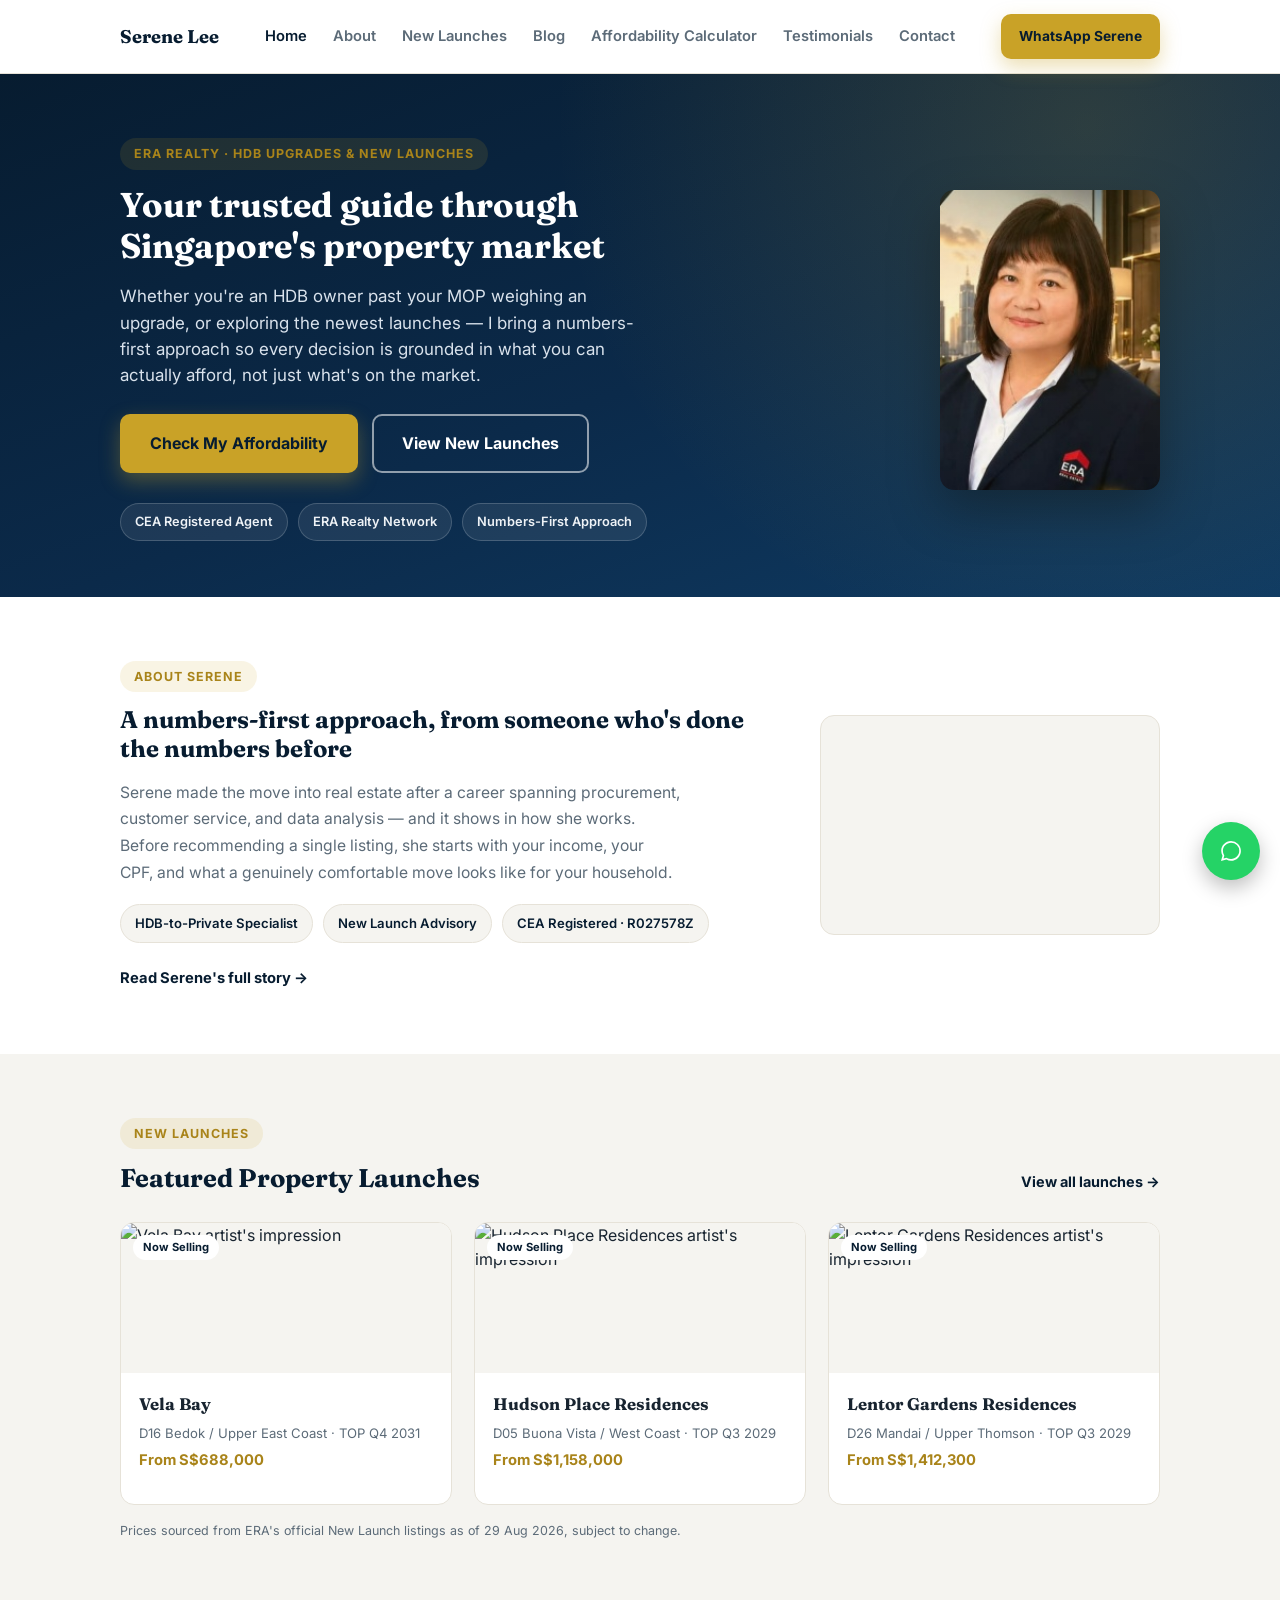
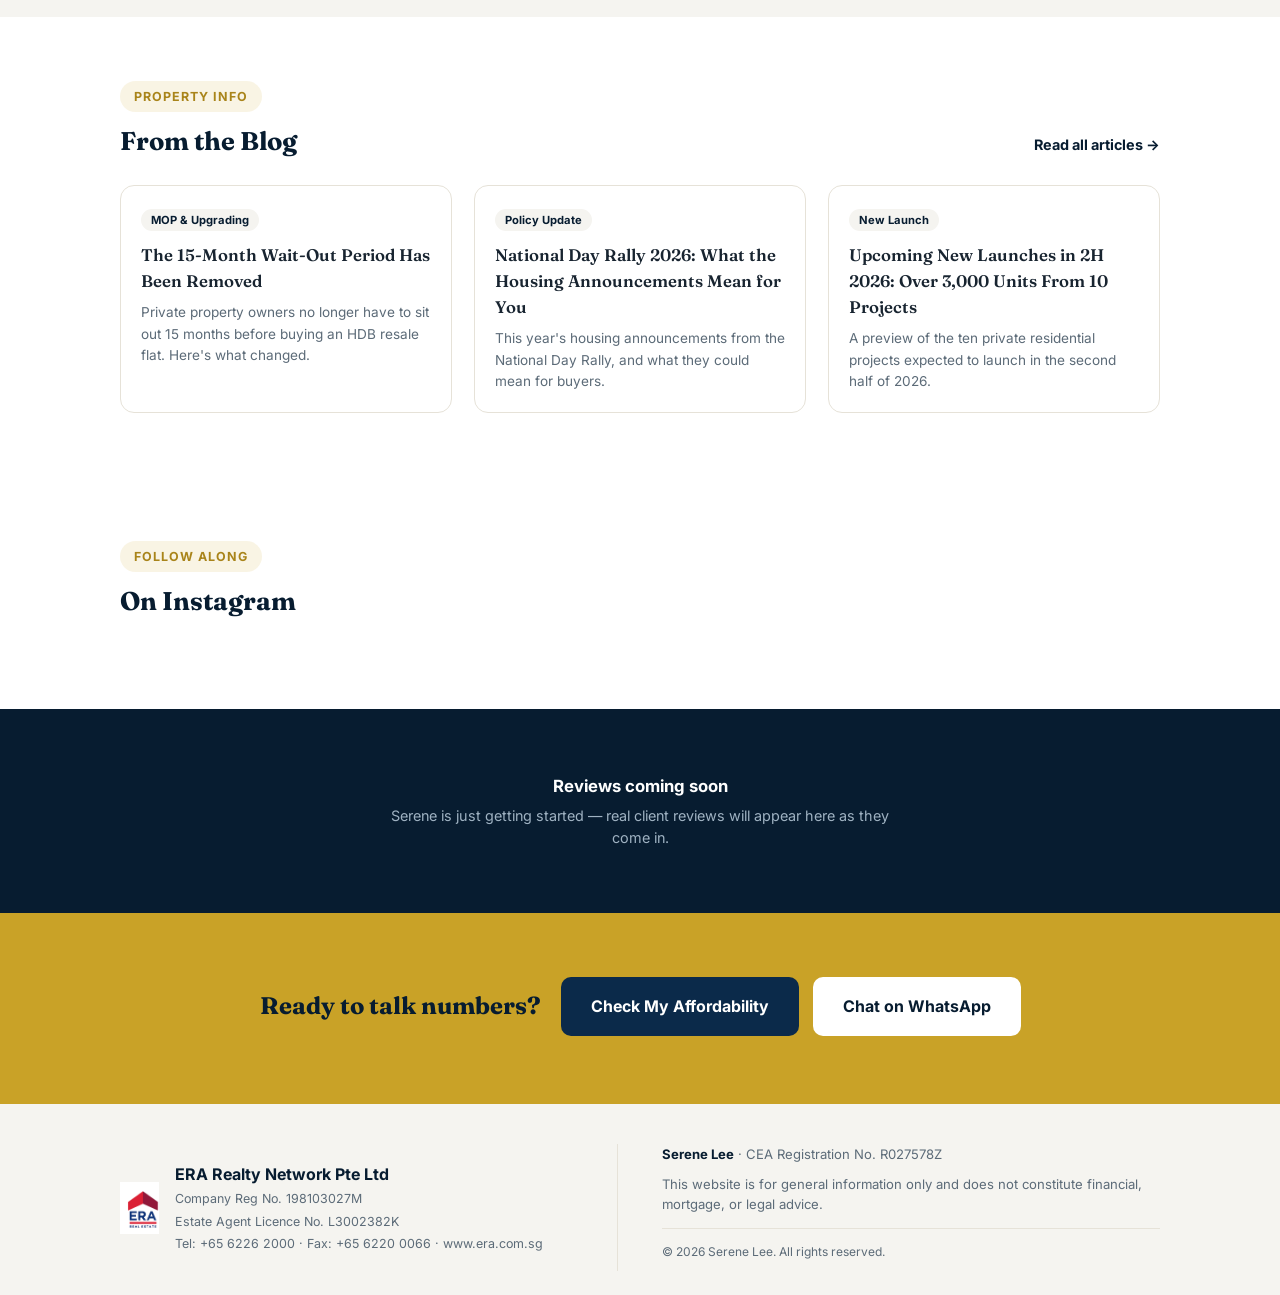
==== index.html @ 463369d1 "Add files via upload" ====
<!DOCTYPE html>
<html lang="en-SG">
<head>
<meta charset="UTF-8">
<meta name="viewport" content="width=device-width, initial-scale=1.0">
<title>Serene Lee | HDB-to-Private Upgrade &amp; New Launch Specialist | ERA Realty</title>
<meta name="description" content="Serene Lee, ERA Realty associate, helps HDB owners past their Minimum Occupation Period and new launch buyers work out — with real numbers — what an upgrade actually looks like.">
<link rel="icon" href="data:image/svg+xml,<svg xmlns=%22http://www.w3.org/2000/svg%22 viewBox=%220 0 100 100%22><rect width=%22100%22 height=%22100%22 rx=%2220%22 fill=%22%230b2a4a%22/><text x=%2250%22 y=%2266%22 font-size=%2258%22 text-anchor=%22middle%22 fill=%22%23c9a227%22 font-family=%22Georgia,serif%22>S</text></svg>">
<link rel="preconnect" href="https://fonts.googleapis.com">
<link rel="preconnect" href="https://fonts.gstatic.com" crossorigin>
<link href="https://fonts.googleapis.com/css2?family=Fraunces:wght@500;600;700&family=Inter:wght@400;500;600;700&display=swap" rel="stylesheet">
<link rel="stylesheet" href="styles.css">
</head>
<body>

<header>
  <div class="nav-wrap">
    <a href="index.html" class="brand">
      <strong>Serene Lee</strong>
    </a>
    <nav class="nav-links" id="navLinks">
      <a href="index.html" class="active">Home</a>
      <a href="about.html">About</a>
      <a href="new-launches.html">New Launches</a>
      <a href="blog.html">Blog</a>
      <a href="calculator.html">Affordability Calculator</a>
      <a href="testimonials.html">Testimonials</a>
      <a href="contact.html">Contact</a>
    </nav>
    <div class="nav-cta">
      <a href="https://wa.me/6580868568?text=Hi%20Serene%2C%20I%20found%20your%20website%20and%20would%20like%20to%20find%20out%20more." target="_blank" rel="noopener" class="btn btn-gold btn-sm">WhatsApp Serene</a>
      <button class="nav-toggle" id="navToggle" aria-label="Toggle menu">&#9776;</button>
    </div>
  </div>
</header>

<!-- HERO -->
<section class="hero">
  <div class="container">
    <div class="hero-copy">
      <span class="eyebrow">ERA Realty &middot; HDB Upgrades &amp; New Launches</span>
      <h1>Your trusted guide through Singapore's property market</h1>
      <p class="lead">Whether you're an HDB owner past your MOP weighing an upgrade, or exploring the newest launches — I bring a numbers-first approach so every decision is grounded in what you can actually afford, not just what's on the market.</p>
      <div class="cta-row">
        <a href="calculator.html" class="btn btn-gold">Check My Affordability</a>
        <a href="new-launches.html" class="btn btn-outline">View New Launches</a>
      </div>
      <div class="trust-row">
        <span class="trust-chip">CEA Registered Agent</span>
        <span class="trust-chip">ERA Realty Network</span>
        <span class="trust-chip">Numbers-First Approach</span>
      </div>
    </div>
    <img src="assets/serene-photo.jpg" alt="Serene Lee, ERA Realty" class="hero-photo">
  </div>
</section>

<!-- ABOUT TEASER -->
<section>
  <div class="container about-grid" style="grid-template-columns:1fr 340px;align-items:center;">
    <div>
      <span class="eyebrow">About Serene</span>
      <h2>A numbers-first approach, from someone who's done the numbers before</h2>
      <p style="color:var(--muted);font-size:.98rem;line-height:1.7;max-width:560px;">Serene made the move into real estate after a career spanning procurement, customer service, and data analysis — and it shows in how she works. Before recommending a single listing, she starts with your income, your CPF, and what a genuinely comfortable move looks like for your household.</p>
      <div class="chip-row">
        <span class="chip">HDB-to-Private Specialist</span>
        <span class="chip">New Launch Advisory</span>
        <span class="chip">CEA Registered &middot; R027578Z</span>
      </div>
      <a href="about.html" style="color:var(--navy-900);font-weight:700;font-size:.92rem;text-decoration:none;">Read Serene's full story &rarr;</a>
    </div>
    <div style="width:100%;height:220px;background:var(--cream-2);border:1px solid var(--line);border-radius:14px;"></div>
  </div>
</section>

<!-- FEATURED LAUNCHES -->
<section class="band-alt">
  <div class="container">
    <div class="section-band">
      <div>
        <span class="eyebrow">New Launches</span>
        <h2 style="font-size:1.6rem;margin:0;">Featured Property Launches</h2>
      </div>
      <a href="new-launches.html" class="see-all">View all launches &rarr;</a>
    </div>
    <div class="card-grid">
      <div class="launch-card">
        <div class="launch-thumb"><img src="https://salesplus-public-asset-prd.s3.ap-southeast-1.amazonaws.com/projects/vela_bay/media/6cce68e67e7d78e6b5f5842c16cff6d6d1ff8bc8.jpg" alt="Vela Bay artist's impression" loading="lazy"><span class="launch-status">Now Selling</span></div>
        <div class="launch-body">
          <div class="launch-name">Vela Bay</div>
          <div class="launch-meta">D16 Bedok / Upper East Coast &middot; TOP Q4 2031</div>
          <div class="launch-price">From S$688,000</div>
        </div>
      </div>
      <div class="launch-card">
        <div class="launch-thumb"><img src="https://salesplus-public-asset-prd.s3.ap-southeast-1.amazonaws.com/projects/hudson_place_residences/media/e952655e509180c45937ec9eeed76c6dd037d81c.jpg" alt="Hudson Place Residences artist's impression" loading="lazy"><span class="launch-status">Now Selling</span></div>
        <div class="launch-body">
          <div class="launch-name">Hudson Place Residences</div>
          <div class="launch-meta">D05 Buona Vista / West Coast &middot; TOP Q3 2029</div>
          <div class="launch-price">From S$1,158,000</div>
        </div>
      </div>
      <div class="launch-card">
        <div class="launch-thumb"><img src="https://salesplus-public-asset-prd.s3.ap-southeast-1.amazonaws.com/projects/lentor_gardens_residences/media/b4496dfa030f5a98ac223ca4a232a3e8eba9d6fe.jpg" alt="Lentor Gardens Residences artist's impression" loading="lazy"><span class="launch-status">Now Selling</span></div>
        <div class="launch-body">
          <div class="launch-name">Lentor Gardens Residences</div>
          <div class="launch-meta">D26 Mandai / Upper Thomson &middot; TOP Q3 2029</div>
          <div class="launch-price">From S$1,412,300</div>
        </div>
      </div>
    </div>
    <p style="color:var(--muted);font-size:.78rem;margin-top:16px;">Prices sourced from ERA's official New Launch listings as of 29 Aug 2026, subject to change.</p>
  </div>
</section>

<!-- BLOG PREVIEW -->
<section>
  <div class="container">
    <div class="section-band">
      <div>
        <span class="eyebrow">Property Info</span>
        <h2 style="font-size:1.6rem;margin:0;">From the Blog</h2>
      </div>
      <a href="blog.html" class="see-all">Read all articles &rarr;</a>
    </div>
    <div class="card-grid">
      <div class="blog-card">
        <span class="blog-tag">MOP &amp; Upgrading</span>
        <div class="blog-title">The 15-Month Wait-Out Period Has Been Removed</div>
        <div class="blog-excerpt">Private property owners no longer have to sit out 15 months before buying an HDB resale flat. Here's what changed.</div>
      </div>
      <div class="blog-card">
        <span class="blog-tag">Policy Update</span>
        <div class="blog-title">National Day Rally 2026: What the Housing Announcements Mean for You</div>
        <div class="blog-excerpt">This year's housing announcements from the National Day Rally, and what they could mean for buyers.</div>
      </div>
      <div class="blog-card">
        <span class="blog-tag">New Launch</span>
        <div class="blog-title">Upcoming New Launches in 2H 2026: Over 3,000 Units From 10 Projects</div>
        <div class="blog-excerpt">A preview of the ten private residential projects expected to launch in the second half of 2026.</div>
      </div>
    </div>
  </div>
</section>

<!-- INSTAGRAM -->
<section>
  <div class="container">
    <div class="section-band">
      <div>
        <span class="eyebrow">Follow Along</span>
        <h2 style="font-size:1.6rem;margin:0;">On Instagram</h2>
      </div>
    </div>
    <div style="max-width:540px;margin:0 auto;">
      <blockquote class="instagram-media" data-instgrm-permalink="https://www.instagram.com/p/DbVtgYOzl2Y/" data-instgrm-version="14" style="background:#FFF; border:0; border-radius:3px; box-shadow:0 0 1px 0 rgba(0,0,0,0.5),0 1px 10px 0 rgba(0,0,0,0.15); margin: 1px; max-width:540px; min-width:326px; padding:0; width:99.375%; width:-webkit-calc(100% - 2px); width:calc(100% - 2px);">
      </blockquote>
    </div>
  </div>
</section>

<!-- TESTIMONIAL SNIPPET -->
<section class="testi-band">
  <div class="container">
    <div class="headline">Reviews coming soon</div>
    <p>Serene is just getting started — real client reviews will appear here as they come in.</p>
  </div>
</section>

<!-- CTA BANNER -->
<section class="cta-banner">
  <div class="container cta-banner">
    <h2>Ready to talk numbers?</h2>
    <div class="btns">
      <a href="calculator.html" class="btn btn-navy">Check My Affordability</a>
      <a href="https://wa.me/6580868568?text=Hi%20Serene%2C%20I%20found%20your%20website%20and%20would%20like%20to%20find%20out%20more." target="_blank" rel="noopener" class="btn" style="background:#fff;color:var(--navy-900);">Chat on WhatsApp</a>
    </div>
  </div>
</section>

<!-- FOOTER -->
<footer>
  <div class="container">
    <div class="footer-era">
      <img src="assets/era-logo.png" alt="ERA Realty Network logo" class="era-logo">
      <div>
        <div class="footer-era-name">ERA Realty Network Pte Ltd</div>
        <div class="footer-era-line">Company Reg No. 198103027M</div>
        <div class="footer-era-line">Estate Agent Licence No. L3002382K</div>
        <div class="footer-era-line">Tel: +65 6226 2000 &middot; Fax: +65 6220 0066 &middot; www.era.com.sg</div>
      </div>
    </div>
    <div class="legal-box">
      <p><strong>Serene Lee</strong> &middot; CEA Registration No. R027578Z</p>
      <p>This website is for general information only and does not constitute financial, mortgage, or legal advice.</p>
      <p>&copy; <span id="year"></span> Serene Lee. All rights reserved.</p>
    </div>
  </div>
</footer>

<a href="https://wa.me/6580868568?text=Hi%20Serene%2C%20I%20found%20your%20website%20and%20would%20like%20to%20find%20out%20more." target="_blank" rel="noopener" class="fab-wa" aria-label="Chat on WhatsApp">
  <svg width="30" height="30" viewBox="0 0 24 24" fill="white"><path d="M17.6 6.32A7.85 7.85 0 0 0 12.04 4c-4.34 0-7.87 3.53-7.87 7.87 0 1.39.36 2.74 1.05 3.93L4 20l4.32-1.13a7.86 7.86 0 0 0 3.72.95h.01c4.34 0 7.87-3.53 7.87-7.87 0-2.1-.82-4.08-2.32-5.63zm-5.56 12.1h-.01a6.5 6.5 0 0 1-3.32-.91l-.24-.14-2.47.65.66-2.41-.16-.25a6.53 6.53 0 0 1-1-3.49c0-3.61 2.94-6.55 6.56-6.55a6.5 6.5 0 0 1 4.63 1.92 6.5 6.5 0 0 1 1.92 4.63c0 3.62-2.94 6.55-6.57 6.55z"/></svg>
</a>

<script async src="//www.instagram.com/embed.js"></script>
<script src="main.js"></script>
</body>
</html>
---- styles.css ----
/* ==========================================================
   Serene Lee | iamserenelee.com — shared stylesheet
   Used by every page in the multi-page site.
========================================================== */
:root{
  --navy:#0b2a4a;
  --navy-800:#0f3b63;
  --navy-900:#071c30;
  --gold:#c9a227;
  --gold-dark:#a9841a;
  --cream:#ffffff;
  --cream-2:#f5f4f0;
  --ink:#182430;
  --muted:#5c6b78;
  --line:#e6e2d8;
  --success-bg:#eaf3ec;
  --success-ink:#1f5c3e;
  --amber-bg:#fbf1e0;
  --amber-ink:#8a5a12;
  --danger:#c0392b;
  --radius:14px;
  --shadow:0 12px 32px rgba(11,42,74,0.10);
}
*{box-sizing:border-box;}
html{scroll-behavior:smooth;}
body{
  margin:0;
  font-family:'Inter',-apple-system,BlinkMacSystemFont,'Segoe UI',sans-serif;
  color:var(--ink);
  background:var(--cream);
  line-height:1.55;
  -webkit-font-smoothing:antialiased;
}
h1,h2,h3,h4{
  font-family:'Fraunces',Georgia,serif;
  color:var(--navy-900);
  margin:0 0 .5em;
  line-height:1.2;
}
img{max-width:100%;display:block;}
a{color:inherit;}
.container{max-width:1080px;margin:0 auto;padding:0 20px;}
section{padding:64px 0;}
@media(max-width:640px){section{padding:44px 0;}}
.eyebrow{
  display:inline-block;
  font-size:.78rem;
  font-weight:700;
  letter-spacing:.08em;
  text-transform:uppercase;
  color:var(--gold-dark);
  background:rgba(201,162,39,.12);
  padding:6px 14px;
  border-radius:999px;
  margin-bottom:14px;
}
.btn{
  display:inline-flex;
  align-items:center;
  justify-content:center;
  gap:8px;
  padding:15px 28px;
  border-radius:10px;
  font-weight:700;
  font-size:1rem;
  text-decoration:none;
  cursor:pointer;
  border:2px solid transparent;
  transition:transform .15s ease, box-shadow .15s ease, background .15s ease;
  font-family:'Inter',sans-serif;
}
.btn:active{transform:translateY(1px);}
.btn-gold{background:var(--gold);color:var(--navy-900);box-shadow:0 8px 20px rgba(201,162,39,.35);}
.btn-gold:hover{background:var(--gold-dark);}
.btn-outline{background:transparent;border-color:rgba(255,255,255,.55);color:#fff;}
.btn-outline:hover{background:rgba(255,255,255,.12);}
.btn-navy{background:var(--navy);color:#fff;}
.btn-navy:hover{background:var(--navy-800);}
.btn-block{width:100%;}
.btn-sm{padding:10px 16px;font-size:.86rem;}

/* HEADER / NAV */
header{
  position:sticky;top:0;z-index:50;
  background:rgba(255,255,255,.95);
  backdrop-filter:blur(8px);
  border-bottom:1px solid var(--line);
}
.nav-wrap{
  display:flex;align-items:center;justify-content:space-between;
  gap:20px;padding:14px 20px;max-width:1080px;margin:0 auto;
}
.brand{display:flex;flex-direction:column;line-height:1.1;font-family:'Fraunces',serif;text-decoration:none;}
.brand strong{font-size:1.15rem;color:var(--navy-900);}
.brand span{font-size:.7rem;color:var(--muted);font-family:'Inter',sans-serif;letter-spacing:.02em;}
.nav-links{display:flex;gap:26px;font-size:.92rem;font-weight:600;}
.nav-links a{color:var(--muted);text-decoration:none;white-space:nowrap;}
.nav-links a:hover{color:var(--navy-900);}
.nav-links a.active{color:var(--navy-900);}
.nav-cta{display:flex;gap:10px;align-items:center;}
.nav-toggle{
  display:none;background:none;border:none;font-size:1.5rem;line-height:1;
  cursor:pointer;color:var(--navy-900);padding:4px 6px;
}
@media(max-width:900px){
  .nav-links{
    display:none;position:absolute;top:100%;left:0;right:0;
    background:#fff;border-bottom:1px solid var(--line);
    flex-direction:column;gap:0;padding:8px 0;box-shadow:0 12px 24px rgba(11,42,74,.08);
  }
  .nav-links.open{display:flex;}
  .nav-links a{padding:12px 24px;border-bottom:1px solid var(--cream-2);}
  .nav-toggle{display:block;}
  .nav-wrap{position:relative;}
  .nav-cta .btn-sm span.btn-label-full{display:none;}
}

/* HERO */
.hero{
  background:linear-gradient(160deg,var(--navy-900) 0%,var(--navy) 55%,var(--navy-800) 100%);
  color:#fff;padding:64px 0 56px;position:relative;overflow:hidden;
}
.hero::after{
  content:"";position:absolute;inset:0;
  background:radial-gradient(circle at 85% 10%, rgba(201,162,39,.18), transparent 45%);
  pointer-events:none;
}
.hero .container{position:relative;display:flex;gap:50px;align-items:center;flex-wrap:wrap;}
.hero-copy{flex:1;min-width:280px;}
.hero h1{color:#fff;font-size:2.15rem;max-width:600px;}
.hero p.lead{font-size:1.06rem;color:#d9e2ec;max-width:540px;margin-bottom:26px;}
.hero .cta-row{display:flex;flex-wrap:wrap;gap:14px;margin-bottom:30px;}
.hero-photo{
  width:220px;height:300px;object-fit:cover;border-radius:14px;
  box-shadow:0 20px 50px rgba(0,0,0,.35);flex-shrink:0;
}
.trust-row{display:flex;flex-wrap:wrap;gap:10px;}
.trust-chip{
  font-size:.8rem;font-weight:600;color:#eef2f6;
  background:rgba(255,255,255,.08);border:1px solid rgba(255,255,255,.18);
  padding:8px 14px;border-radius:999px;
}
.page-hero{padding:56px 0 20px;}
.page-hero p{color:var(--muted);max-width:600px;font-size:.98rem;}

/* SECTION HEAD */
.section-head{text-align:center;max-width:640px;margin:0 auto 40px;}
.section-head p{color:var(--muted);font-size:1.02rem;}
.section-band{display:flex;justify-content:space-between;align-items:flex-end;margin-bottom:28px;flex-wrap:wrap;gap:12px;}
.section-band .see-all{font-weight:700;color:var(--navy-900);font-size:.9rem;text-decoration:none;}
.band-alt{background:var(--cream-2);}

/* CHIPS */
.chip-row{display:flex;gap:10px;margin:18px 0 22px;flex-wrap:wrap;}
.chip{
  background:var(--cream-2);border:1px solid var(--line);padding:8px 14px;
  border-radius:999px;font-size:.82rem;font-weight:600;color:var(--navy-900);
}

/* CARD GRIDS: launches + blog preview */
.card-grid{display:grid;grid-template-columns:repeat(3,1fr);gap:22px;}
@media(max-width:860px){.card-grid{grid-template-columns:1fr 1fr;}}
@media(max-width:600px){.card-grid{grid-template-columns:1fr;}}
.launch-card{background:#fff;border:1px solid var(--line);border-radius:var(--radius);overflow:hidden;display:flex;flex-direction:column;}
.launch-thumb{height:150px;position:relative;overflow:hidden;background:var(--cream-2);}
.launch-thumb img{width:100%;height:100%;object-fit:cover;display:block;}
.launch-status{
  position:absolute;top:12px;left:12px;background:#fff;color:var(--navy-900);
  font-size:.7rem;font-weight:700;padding:4px 10px;border-radius:999px;
}
.launch-body{padding:18px;flex:1;display:flex;flex-direction:column;}
.launch-name{font-weight:700;font-family:'Fraunces',serif;font-size:1.05rem;}
.launch-meta{color:var(--muted);font-size:.82rem;margin:6px 0;}
.launch-price{color:var(--gold-dark);font-weight:700;font-size:.92rem;margin-bottom:14px;}
.launch-body .btn{margin-top:auto;}

.blog-card{border:1px solid var(--line);border-radius:var(--radius);padding:20px;background:#fff;}
.blog-tag{font-size:.7rem;font-weight:700;padding:4px 10px;border-radius:999px;background:var(--cream-2);color:var(--navy-900);}
.blog-title{font-family:'Fraunces',serif;font-weight:600;font-size:1.05rem;margin:12px 0 8px;}
.blog-excerpt{color:var(--muted);font-size:.85rem;line-height:1.55;}

.blog-list{display:flex;flex-direction:column;gap:1px;background:var(--line);border:1px solid var(--line);border-radius:var(--radius);overflow:hidden;}
.blog-row{background:#fff;padding:26px;display:flex;gap:24px;align-items:center;}
@media(max-width:600px){.blog-row{flex-direction:column;align-items:flex-start;}}
.blog-row-thumb{width:170px;height:110px;border-radius:10px;flex-shrink:0;}
@media(max-width:600px){.blog-row-thumb{width:100%;height:140px;}}

/* TESTIMONIAL PLACEHOLDER */
.testi-empty{
  background:var(--cream-2);border:1.5px dashed var(--line);border-radius:var(--radius);
  text-align:center;padding:44px 30px;max-width:560px;margin:0 auto;
}
.testi-empty .headline{color:var(--navy-900);font-weight:700;font-size:1.05rem;margin-bottom:8px;}
.testi-empty p{color:var(--muted);font-size:.92rem;margin:0;}
.testi-band{background:var(--navy-900);text-align:center;}
.testi-band .headline{color:#fff;font-weight:700;font-size:1.05rem;margin-bottom:6px;}
.testi-band p{color:#9fb2c2;font-size:.9rem;max-width:520px;margin:0 auto;}

/* CTA BANNER */
.cta-banner{background:var(--gold);display:flex;align-items:center;justify-content:space-between;gap:20px;flex-wrap:wrap;}
.cta-banner h2{margin:0;font-size:1.5rem;color:var(--navy-900);}
.cta-banner .btns{display:flex;gap:14px;flex-wrap:wrap;}

/* ABOUT */
.about-grid{display:grid;grid-template-columns:300px 1fr;gap:46px;align-items:start;}
@media(max-width:760px){.about-grid{grid-template-columns:1fr;}}
.about-photo{border-radius:var(--radius);overflow:hidden;box-shadow:var(--shadow);border:1px solid var(--line);width:100%;max-width:300px;}
.about-copy p{line-height:1.55;font-size:1rem;max-width:620px;}

/* CARE mission list */
ul.care-list{margin:14px 0 22px;padding-left:20px;max-width:620px;}
ul.care-list li{margin-bottom:10px;line-height:1.6;font-size:.95rem;color:var(--muted);}
ul.care-list li strong{color:var(--navy-900);}
ul.care-list li::marker{color:var(--gold-dark);}

/* CALCULATOR (verbatim from live tested build) */
.calc-section{background:var(--cream);}
.calc-card{background:#fff;border:1px solid var(--line);border-radius:var(--radius);box-shadow:var(--shadow);padding:28px;max-width:720px;margin:0 auto;}
.field{margin-bottom:18px;}
.field label{display:block;font-weight:600;font-size:.92rem;margin-bottom:6px;color:var(--navy-900);}
.field .hint{font-size:.8rem;color:var(--muted);margin-top:4px;}
.field input[type="number"], .field input[type="text"], .field input[type="tel"], .field input[type="email"], .field select{
  width:100%;padding:12px 14px;border-radius:9px;border:1.5px solid var(--line);
  font-size:1rem;font-family:'Inter',sans-serif;background:#fdfcf9;color:var(--ink);
}
.field input:focus, .field select:focus{outline:none;border-color:var(--gold);background:#fff;}
.field-row{display:grid;grid-template-columns:1fr 1fr;gap:14px;}
@media(max-width:520px){.field-row{grid-template-columns:1fr;}}
.checkbox-row{display:flex;align-items:flex-start;gap:10px;margin-bottom:18px;font-size:.92rem;}
.checkbox-row input{margin-top:3px;width:18px;height:18px;flex-shrink:0;}
.cobuyer-block{display:none;border-left:3px solid var(--gold);padding-left:16px;margin:6px 0 18px;}
.cobuyer-block.show{display:block;}
.ptype-row{display:flex;gap:10px;flex-wrap:wrap;margin-top:8px;}
.ptype-option{display:flex;align-items:center;gap:7px;border:1px solid var(--line);border-radius:999px;padding:9px 16px;font-size:.9rem;cursor:pointer;color:var(--navy-900);background:#fff;transition:border-color .15s;}
.ptype-option:has(input:checked){border-color:var(--gold-dark);background:var(--cream-2);font-weight:600;}
.ptype-option input{accent-color:var(--gold-dark);width:16px;height:16px;}
.loantype-block{margin:0 0 18px;}
.live-total{display:flex;justify-content:space-between;gap:10px;font-size:.85rem;color:var(--muted);margin:-8px 0 18px;padding-top:8px;border-top:1px dashed var(--line);}
.live-total strong{color:var(--navy-900);font-size:.95rem;}
.financing-vars{border:1px solid var(--line);border-radius:10px;padding:16px;background:var(--cream-2);}
.slider-row{display:flex;align-items:center;gap:12px;margin-bottom:14px;}
.slider-row:last-of-type{margin-bottom:10px;}
.slider-label{flex:0 0 92px;font-size:.85rem;color:var(--navy-900);font-weight:600;}
.slider-row input[type="range"]{flex:1 1 auto;accent-color:var(--gold-dark);min-width:0;}
.slider-num-wrap{display:flex;align-items:center;gap:4px;flex:0 0 auto;}
.slider-number{width:52px;padding:6px 4px;text-align:center;border-radius:7px;border:1.5px solid var(--line);font-size:.9rem;font-family:'Inter',sans-serif;background:#fff;color:var(--ink);}
.slider-unit{font-size:.8rem;color:var(--muted);}
.divider{height:1px;background:var(--line);margin:22px 0;}
#resultsPanel{display:none;margin-top:32px;}
#resultsPanel.show{display:block;}
.result-hero{background:linear-gradient(135deg,var(--navy) 0%,var(--navy-800) 100%);color:#fff;border-radius:var(--radius);padding:26px;text-align:center;margin-bottom:18px;}
.result-hero .figure{font-family:'Fraunces',serif;font-size:2.1rem;font-weight:600;color:var(--gold);margin:6px 0;}
.result-hero .sub{font-size:.88rem;color:#c9d4de;}
.result-grid{display:grid;grid-template-columns:1fr 1fr;gap:14px;margin-bottom:18px;}
@media(max-width:520px){.result-grid{grid-template-columns:1fr;}}
.result-tile{background:var(--cream-2);border-radius:10px;padding:16px;}
.result-tile .label{font-size:.78rem;font-weight:700;text-transform:uppercase;letter-spacing:.04em;color:var(--muted);margin-bottom:4px;}
.result-tile .value{font-size:1.25rem;font-weight:700;color:var(--navy-900);font-family:'Fraunces',serif;}
.result-tile .note{font-size:.78rem;color:var(--muted);margin-top:4px;}
.result-tile-wide{grid-column:1/-1;border:1px solid var(--line);background:#fff;}
.slider-row input:disabled{opacity:.5;cursor:not-allowed;}
/* Always 2 columns, even on narrow phones — each line stacks its label above
   its value (rather than side-by-side) so long labels wrap onto their own
   lines instead of squeezing or clipping the number next to them. */
.scenario-grid{display:grid;grid-template-columns:1fr 1fr;gap:8px;margin-bottom:18px;}
.scenario-card{border:1px solid var(--line);border-radius:10px;padding:10px;background:#fff;min-width:0;}
.scenario-card-title{font-weight:700;color:var(--navy-900);font-size:.72rem;line-height:1.3;margin-bottom:8px;padding-bottom:6px;border-bottom:1px solid var(--line);display:flex;align-items:flex-end;}
.scenario-line{display:flex;flex-direction:column;gap:1px;font-size:.68rem;line-height:1.3;color:var(--muted);padding:5px 0;border-bottom:1px dashed var(--line);}
.scenario-line:last-child{border-bottom:none;}
.scenario-line strong{color:var(--navy-900);font-weight:700;font-size:.9rem;}
.scenario-line-highlight{margin-top:2px;padding-top:8px;border-top:1px solid var(--line);border-bottom:none;}
.scenario-line-highlight strong{color:var(--gold-dark);}
.scenario-line-highlight strong.gap-shortfall{color:var(--danger);font-weight:800;}
.scenario-note{font-size:.78rem;color:var(--muted);font-style:italic;}
.scenario-card-wide{margin-bottom:18px;}
.scenario-card-wide .scenario-note{margin-top:8px;}
/* Upfront Costs (BSD + Fees) is collapsed into one summary row by default —
   tap/click to expand the BSD / legal & resale fee / total-needed breakdown,
   so the card doesn't grow 3 lines taller for every buyer who doesn't need
   the detail. Native <details>/<summary> handles the show/hide, no JS needed. */
.scenario-details .scenario-line{border-bottom:1px dashed var(--line);}
.scenario-details .scenario-line:last-child{border-bottom:none;}
.scenario-summary{cursor:pointer;list-style:none;position:relative;padding-right:16px;-webkit-tap-highlight-color:transparent;}
.scenario-summary::-webkit-details-marker{display:none;}
.scenario-summary::after{content:'▾';position:absolute;right:0;top:50%;transform:translateY(-50%);font-size:.65em;color:var(--muted);transition:transform .15s ease;}
.scenario-details[open] .scenario-summary::after{transform:translateY(-50%) rotate(180deg);}
.scenario-details .scenario-line span{padding-left:10px;opacity:.9;}
@media(min-width:640px){
  .scenario-card{padding:16px;}
  .scenario-card-title{font-size:.9rem;margin-bottom:12px;padding-bottom:8px;}
  .scenario-line{flex-direction:row;justify-content:space-between;align-items:baseline;gap:10px;font-size:.85rem;padding:6px 0;}
  .scenario-line strong{font-size:.92rem;text-align:right;}
}
.fit-box{border-radius:10px;padding:16px 18px;margin-bottom:18px;font-size:.92rem;}
.fit-good{background:var(--success-bg);color:var(--success-ink);border:1px solid #bfe0cc;}
.fit-warn{background:var(--amber-bg);color:var(--amber-ink);border:1px solid #edd6a5;}
.hdb-note{background:#fff;border:1px dashed var(--line);border-radius:10px;padding:14px 16px;font-size:.88rem;color:var(--muted);margin-bottom:18px;}
.assumptions{font-size:.78rem;color:var(--muted);margin-bottom:20px;}
.disclaimer{background:#fff8ea;border:1.5px solid #e7cd8b;border-radius:10px;padding:18px 20px;font-size:.88rem;color:#5a4a1c;margin:26px 0;display:flex;gap:12px;align-items:flex-start;}
.disclaimer svg{flex-shrink:0;margin-top:2px;}
.gate-card{background:var(--navy-900);color:#fff;border-radius:var(--radius);padding:26px;text-align:center;margin-top:10px;}
.gate-card h3{color:#fff;}
.gate-card p{color:#cdd8e2;font-size:.92rem;margin-bottom:18px;}
#leadForm{display:none;text-align:left;margin-top:18px;}
#leadForm.show{display:block;}
#leadForm .field label{color:#fff;}
#leadForm .field input, #leadForm .field select{background:#12385c;border-color:#2c4f70;color:#fff;}
#leadForm .field input::placeholder{color:#93a7b8;}
#leadForm .field .hint{color:#9fb2c2;}
.thankyou{display:none;text-align:center;padding:10px 0;}
.thankyou.show{display:block;}
.thankyou .check{font-size:2.4rem;margin-bottom:8px;}
.error-text{color:#b03a2e;font-size:.82rem;margin-top:6px;display:none;}
.error-text.show{display:block;}
.field.invalid input{border-color:#b03a2e;}

/* CONTACT */
.contact-grid{display:grid;grid-template-columns:1.1fr 1fr;gap:46px;}
@media(max-width:760px){.contact-grid{grid-template-columns:1fr;}}
.contact-form .field label{color:var(--navy-900);}
.wa-cta{
  display:flex;align-items:center;gap:12px;background:#1f7a4d;color:#fff;
  padding:16px 20px;border-radius:12px;text-decoration:none;font-weight:700;margin-bottom:20px;
}
.wa-cta:hover{background:#1a6941;}
.contact-card{background:#fff;border:1px solid var(--line);border-radius:12px;padding:22px;margin-bottom:20px;}
.contact-card .name{font-weight:700;color:var(--navy-900);margin-bottom:6px;}
.contact-card .lines{color:var(--muted);font-size:.9rem;line-height:1.7;}
.social-links{display:flex;gap:14px;margin-top:14px;}
.social-links a{
  width:38px;height:38px;border-radius:50%;background:var(--cream-2);
  display:flex;align-items:center;justify-content:center;border:1px solid var(--line);
  font-size:.75rem;font-weight:700;color:var(--navy-900);text-decoration:none;
}
.social-links a:hover{background:var(--gold);color:#fff;}

/* FOOTER */
footer{background:var(--cream-2);color:var(--muted);padding:40px 0 24px;border-top:4px solid var(--gold);}
footer .container{display:flex;gap:44px;flex-wrap:wrap;}
.footer-era{
  display:flex;align-items:center;gap:16px;flex:1 1 320px;min-width:260px;
  margin-bottom:0;padding:0 40px 0 0;border-bottom:none;border-right:1px solid var(--line);
}
@media(max-width:760px){
  .footer-era{border-right:none;border-bottom:1px solid var(--line);padding:0 0 22px;margin-bottom:22px;width:100%;}
}
.era-logo{height:52px;}
.footer-era-name{color:var(--navy-900);font-weight:700;font-size:1rem;}
.footer-era-line{font-size:.78rem;color:var(--muted);margin-top:3px;}
.legal-box{font-size:.82rem;color:var(--muted);flex:1 1 320px;min-width:260px;}
.legal-box p{margin:0 0 9px;}
.legal-box strong{color:var(--navy-900);}
.legal-box p:last-child{margin-top:14px;padding-top:14px;border-top:1px solid var(--line);font-size:.75rem;}

/* FLOATING WHATSAPP */
.fab-wa{
  position:fixed;bottom:20px;right:20px;z-index:60;
  width:58px;height:58px;border-radius:50%;background:#25D366;
  display:flex;align-items:center;justify-content:center;box-shadow:0 8px 20px rgba(0,0,0,.25);
  text-decoration:none;
}
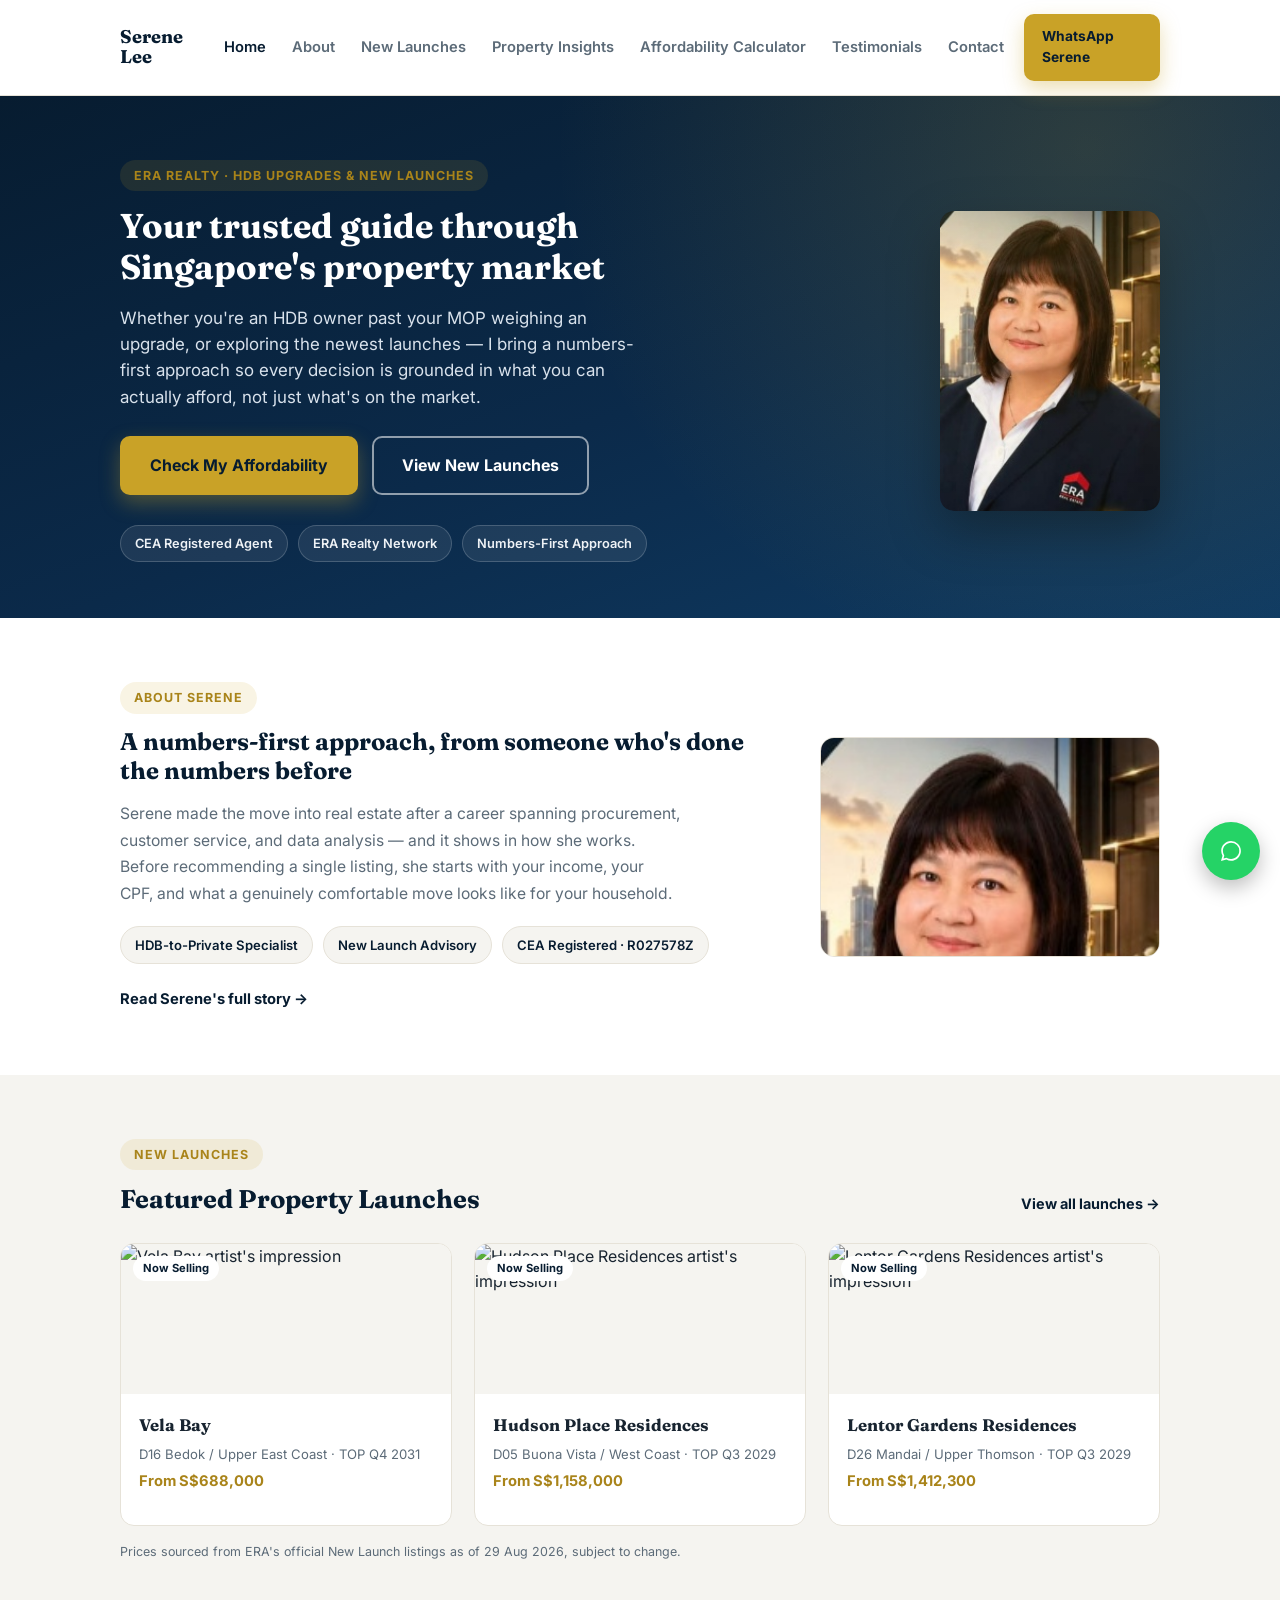
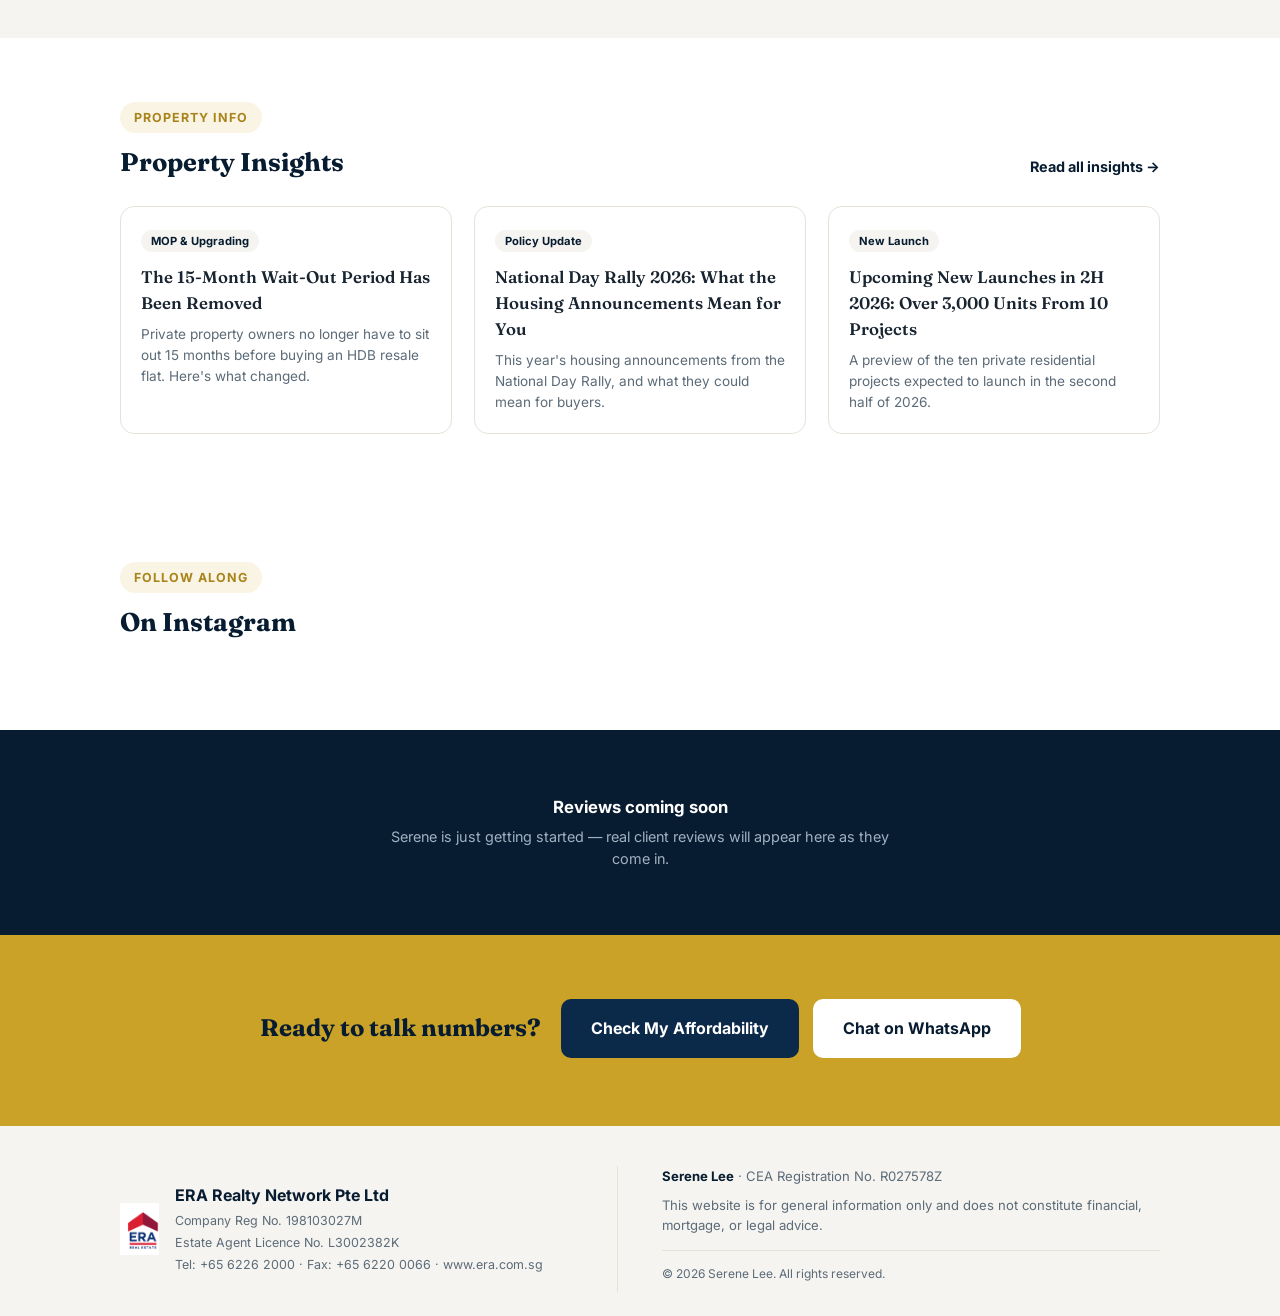
==== commit 0b95d31b: "Add files via upload" ====
--- a/index.html
+++ b/index.html
@@ -22,7 +22,7 @@
       <a href="index.html" class="active">Home</a>
       <a href="about.html">About</a>
       <a href="new-launches.html">New Launches</a>
-      <a href="blog.html">Blog</a>
+      <a href="blog.html">Property Insights</a>
       <a href="calculator.html">Affordability Calculator</a>
       <a href="testimonials.html">Testimonials</a>
       <a href="contact.html">Contact</a>
@@ -69,7 +69,7 @@
       </div>
       <a href="about.html" style="color:var(--navy-900);font-weight:700;font-size:.92rem;text-decoration:none;">Read Serene's full story &rarr;</a>
     </div>
-    <div style="width:100%;height:220px;background:var(--cream-2);border:1px solid var(--line);border-radius:14px;"></div>
+    <img src="assets/serene-photo.jpg" alt="Serene Lee, ERA Realty" style="width:100%;height:220px;object-fit:cover;object-position:top;border-radius:14px;border:1px solid var(--line);display:block;">
   </div>
 </section>
 
@@ -113,15 +113,15 @@
   </div>
 </section>
 
-<!-- BLOG PREVIEW -->
+<!-- PROPERTY INSIGHTS PREVIEW -->
 <section>
   <div class="container">
     <div class="section-band">
       <div>
         <span class="eyebrow">Property Info</span>
-        <h2 style="font-size:1.6rem;margin:0;">From the Blog</h2>
-      </div>
-      <a href="blog.html" class="see-all">Read all articles &rarr;</a>
+        <h2 style="font-size:1.6rem;margin:0;">Property Insights</h2>
+      </div>
+      <a href="blog.html" class="see-all">Read all insights &rarr;</a>
     </div>
     <div class="card-grid">
       <div class="blog-card">
@@ -152,8 +152,8 @@
         <h2 style="font-size:1.6rem;margin:0;">On Instagram</h2>
       </div>
     </div>
-    <div style="max-width:540px;margin:0 auto;">
-      <blockquote class="instagram-media" data-instgrm-permalink="https://www.instagram.com/p/DbVtgYOzl2Y/" data-instgrm-version="14" style="background:#FFF; border:0; border-radius:3px; box-shadow:0 0 1px 0 rgba(0,0,0,0.5),0 1px 10px 0 rgba(0,0,0,0.15); margin: 1px; max-width:540px; min-width:326px; padding:0; width:99.375%; width:-webkit-calc(100% - 2px); width:calc(100% - 2px);">
+    <div style="max-width:270px;margin:0 auto;">
+      <blockquote class="instagram-media" data-instgrm-permalink="https://www.instagram.com/p/DbVtgYOzl2Y/" data-instgrm-version="14" style="background:#FFF; border:0; border-radius:3px; box-shadow:0 0 1px 0 rgba(0,0,0,0.5),0 1px 10px 0 rgba(0,0,0,0.15); margin: 1px; max-width:270px; min-width:220px; padding:0; width:99.375%; width:-webkit-calc(100% - 2px); width:calc(100% - 2px);">
       </blockquote>
     </div>
   </div>
--- a/styles.css
+++ b/styles.css
@@ -156,6 +156,17 @@
   background:var(--cream-2);border:1px solid var(--line);padding:8px 14px;
   border-radius:999px;font-size:.82rem;font-weight:600;color:var(--navy-900);
 }
+
+/* NEW LAUNCHES: filter + sort bar */
+.filter-bar{display:flex;flex-wrap:wrap;gap:16px 28px;align-items:center;justify-content:space-between;margin-bottom:24px;padding-bottom:20px;border-bottom:1px solid var(--line);}
+.filter-group{display:flex;flex-wrap:wrap;gap:8px;align-items:center;}
+.filter-group-label{font-weight:600;font-size:.8rem;color:var(--muted);margin-right:2px;}
+.filter-chip{background:#fff;border:1px solid var(--line);padding:7px 14px;border-radius:999px;font-size:.82rem;font-weight:600;color:var(--navy-900);cursor:pointer;transition:border-color .15s,background .15s,color .15s;}
+.filter-chip:hover{border-color:var(--gold-dark);}
+.filter-chip.active{background:var(--navy-900);border-color:var(--navy-900);color:#fff;}
+.sort-select{padding:8px 12px;border-radius:9px;border:1.5px solid var(--line);font-size:.85rem;font-family:'Inter',sans-serif;color:var(--navy-900);background:#fff;cursor:pointer;}
+.sort-select:focus{outline:none;border-color:var(--gold);}
+.no-results{color:var(--muted);font-size:.95rem;padding:30px 0;text-align:center;}
 
 /* CARD GRIDS: launches + blog preview */
 .card-grid{display:grid;grid-template-columns:repeat(3,1fr);gap:22px;}
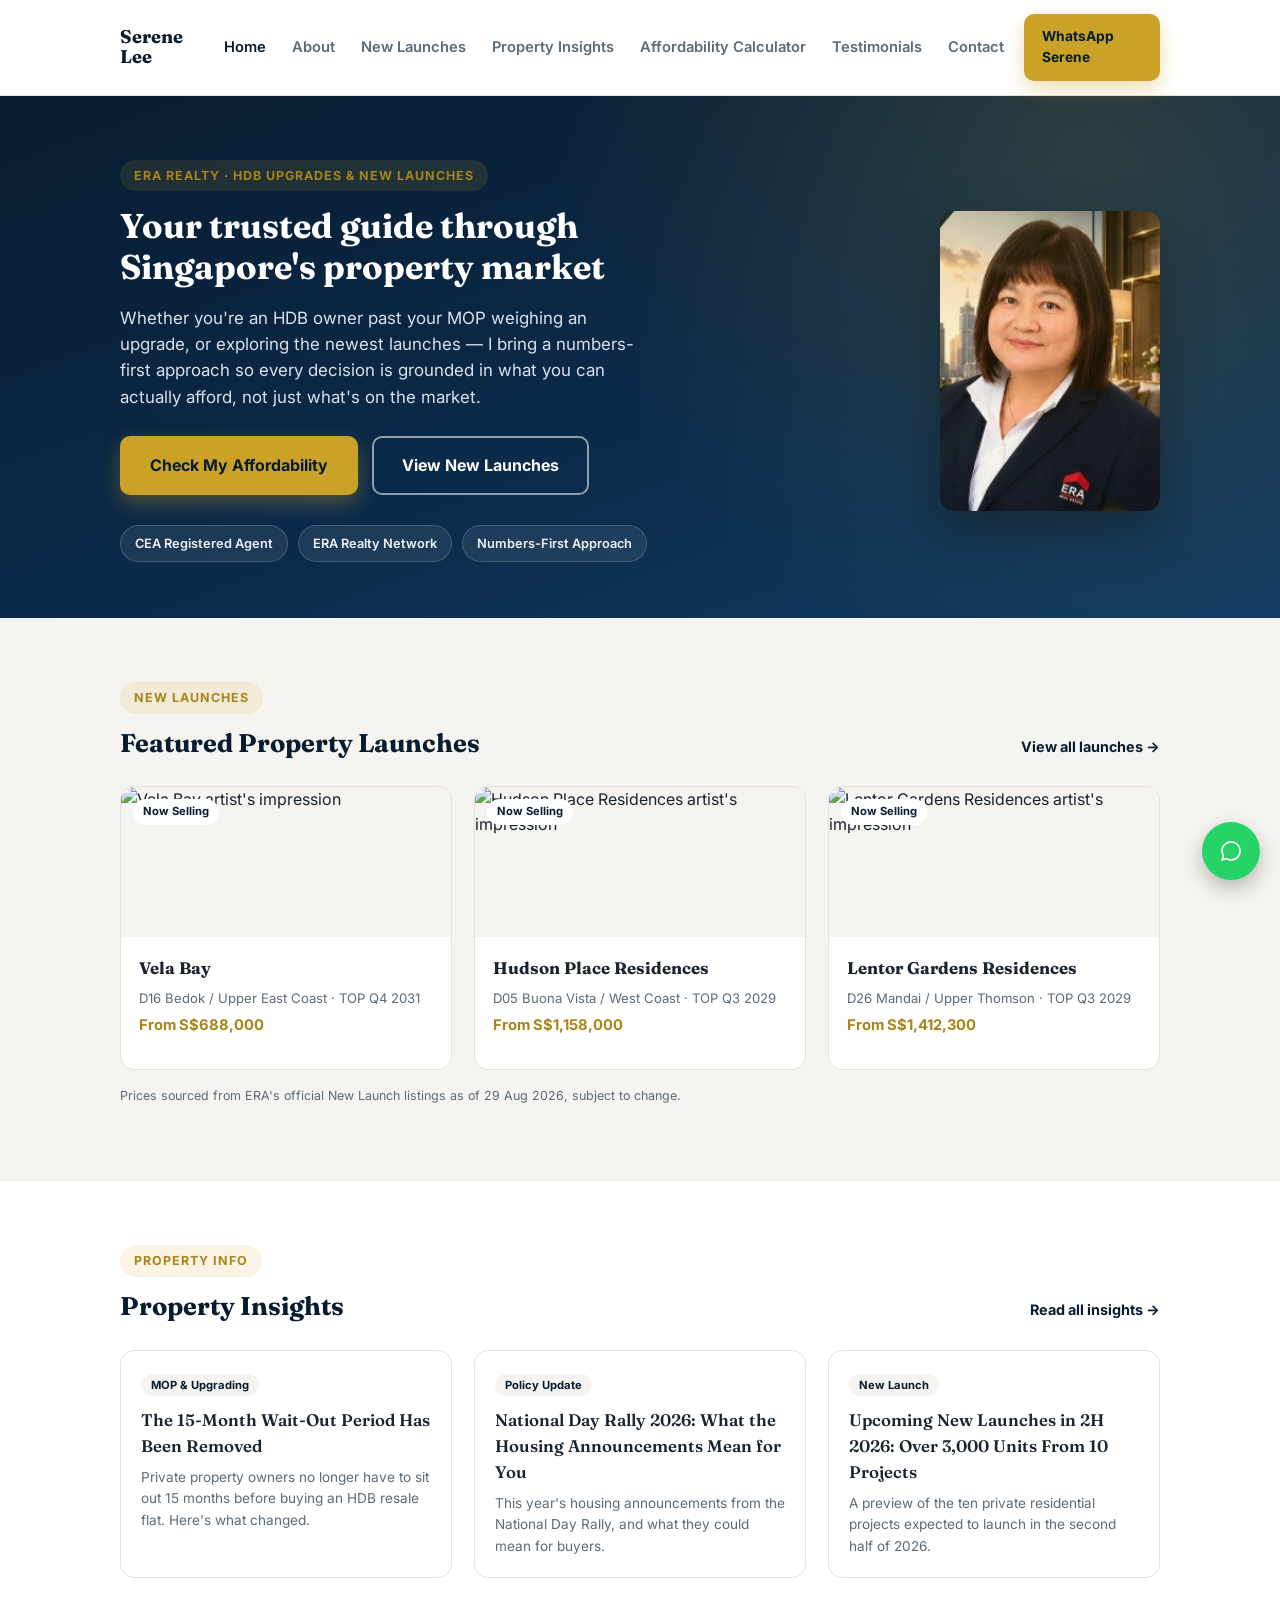
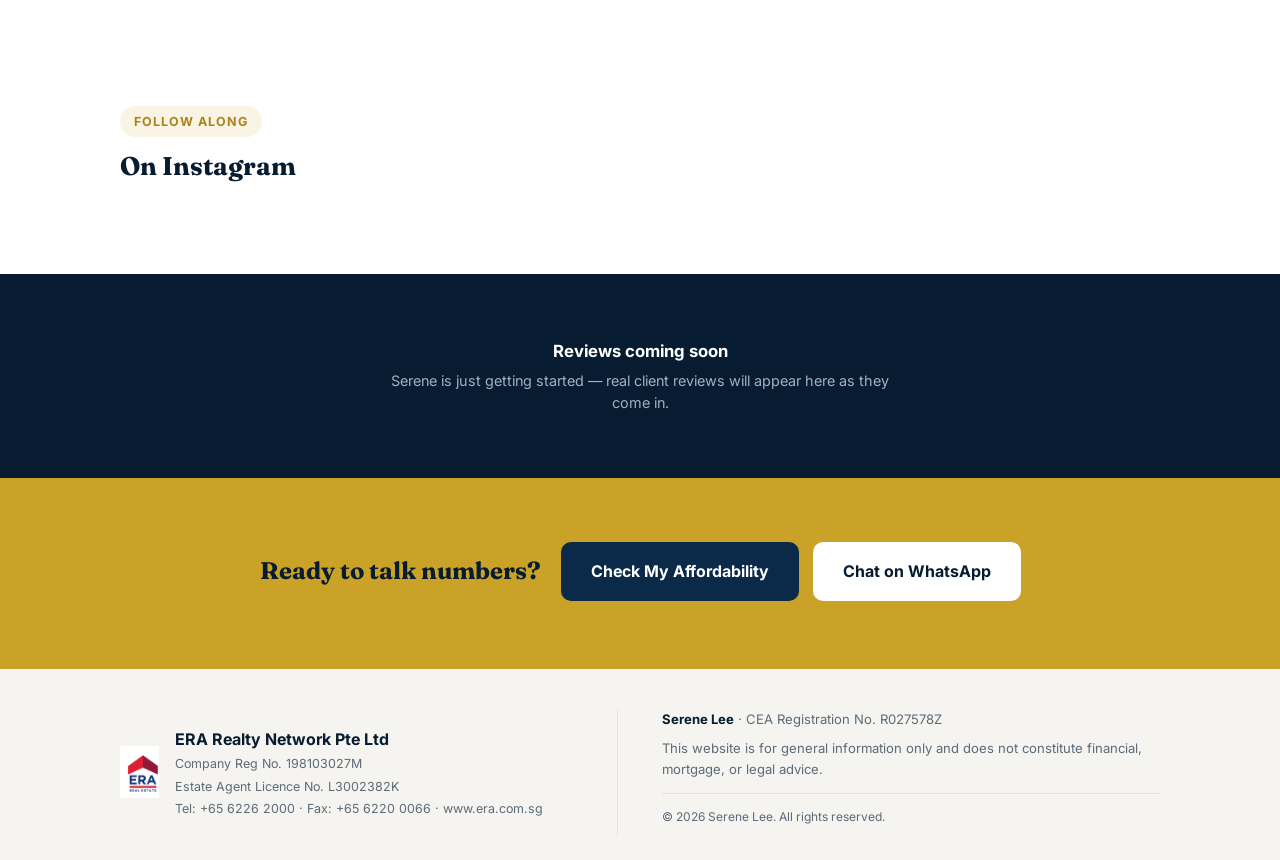
==== commit 6693461f: "Add files via upload" ====
--- a/index.html
+++ b/index.html
@@ -52,24 +52,6 @@
       </div>
     </div>
     <img src="assets/serene-photo.jpg" alt="Serene Lee, ERA Realty" class="hero-photo">
-  </div>
-</section>
-
-<!-- ABOUT TEASER -->
-<section>
-  <div class="container about-grid" style="grid-template-columns:1fr 340px;align-items:center;">
-    <div>
-      <span class="eyebrow">About Serene</span>
-      <h2>A numbers-first approach, from someone who's done the numbers before</h2>
-      <p style="color:var(--muted);font-size:.98rem;line-height:1.7;max-width:560px;">Serene made the move into real estate after a career spanning procurement, customer service, and data analysis — and it shows in how she works. Before recommending a single listing, she starts with your income, your CPF, and what a genuinely comfortable move looks like for your household.</p>
-      <div class="chip-row">
-        <span class="chip">HDB-to-Private Specialist</span>
-        <span class="chip">New Launch Advisory</span>
-        <span class="chip">CEA Registered &middot; R027578Z</span>
-      </div>
-      <a href="about.html" style="color:var(--navy-900);font-weight:700;font-size:.92rem;text-decoration:none;">Read Serene's full story &rarr;</a>
-    </div>
-    <img src="assets/serene-photo.jpg" alt="Serene Lee, ERA Realty" style="width:100%;height:220px;object-fit:cover;object-position:top;border-radius:14px;border:1px solid var(--line);display:block;">
   </div>
 </section>
 
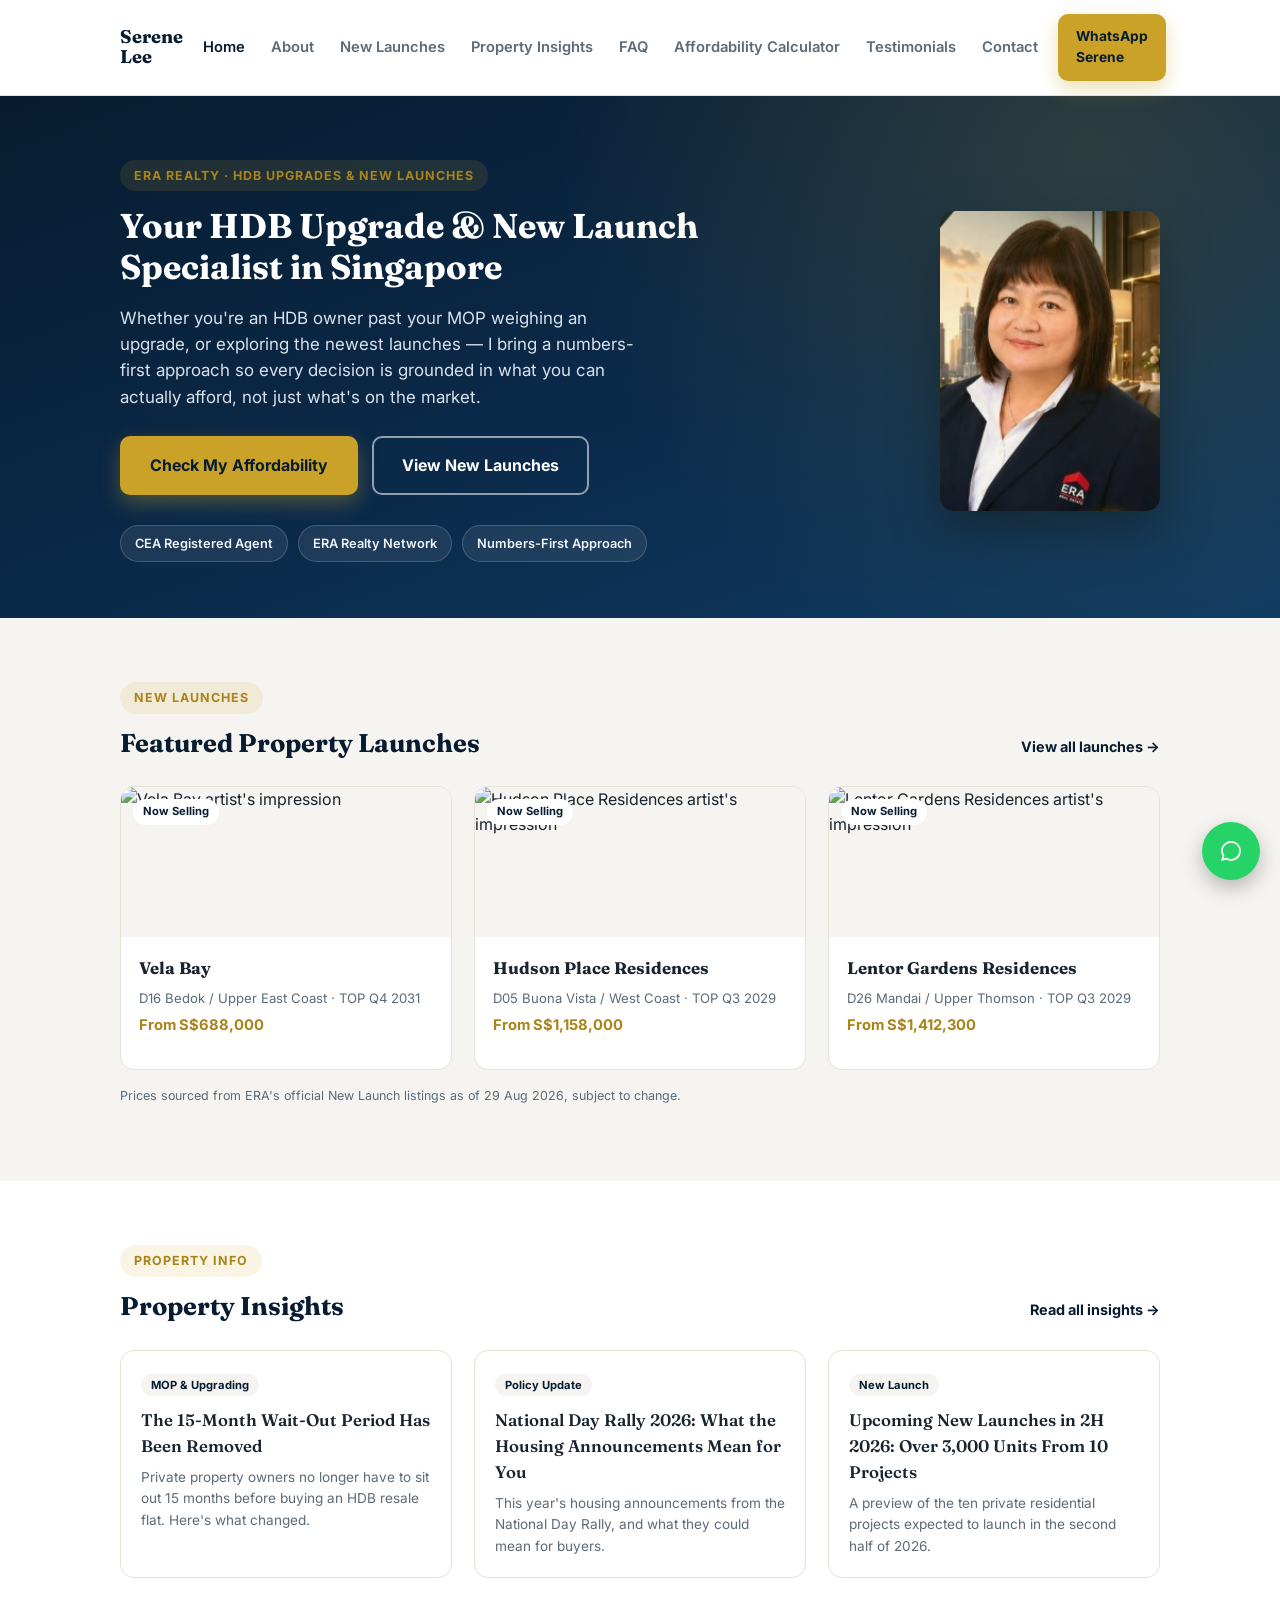
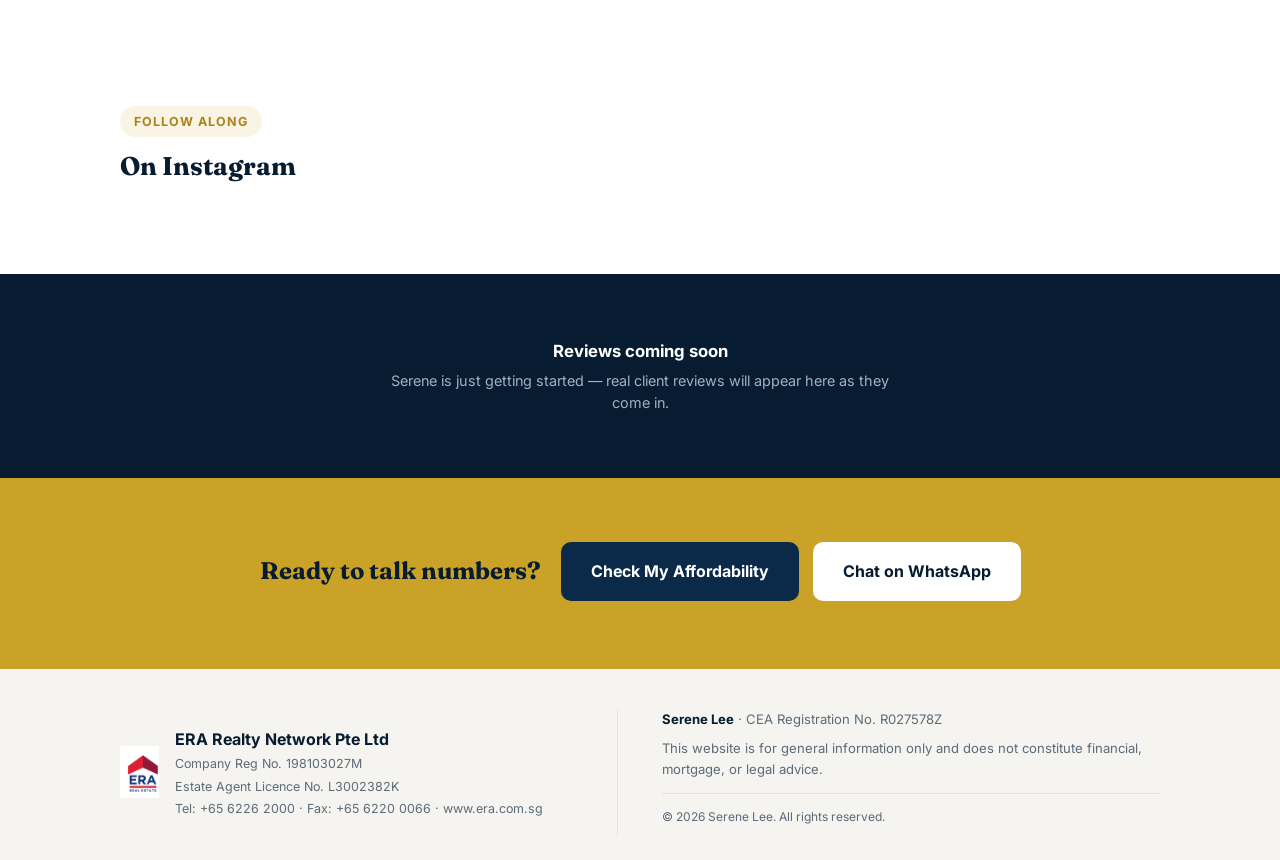
==== commit ec284958: "Add files via upload" ====
--- a/index.html
+++ b/index.html
@@ -3,8 +3,37 @@
 <head>
 <meta charset="UTF-8">
 <meta name="viewport" content="width=device-width, initial-scale=1.0">
-<title>Serene Lee | HDB-to-Private Upgrade &amp; New Launch Specialist | ERA Realty</title>
-<meta name="description" content="Serene Lee, ERA Realty associate, helps HDB owners past their Minimum Occupation Period and new launch buyers work out — with real numbers — what an upgrade actually looks like.">
+<title>HDB Upgrade &amp; New Launch Specialist | Serene Lee, ERA</title>
+<meta name="description" content="Thinking of upgrading from HDB to condo, or eyeing a new launch in Singapore? Get real numbers first with a free affordability check from Serene Lee, ERA.">
+<link rel="canonical" href="https://iamserenelee.com/">
+<meta property="og:title" content="HDB Upgrade & New Launch Specialist | Serene Lee, ERA">
+<meta property="og:description" content="Thinking of upgrading from HDB to condo, or eyeing a new launch in Singapore? Get real numbers first with a free affordability check from Serene Lee, ERA.">
+<meta property="og:image" content="https://iamserenelee.com/assets/serene-photo.jpg">
+<meta property="og:url" content="https://iamserenelee.com/">
+<meta property="og:type" content="website">
+<meta name="twitter:card" content="summary_large_image">
+<meta name="twitter:title" content="HDB Upgrade & New Launch Specialist | Serene Lee, ERA">
+<meta name="twitter:description" content="Thinking of upgrading from HDB to condo, or eyeing a new launch in Singapore? Get real numbers first with a free affordability check from Serene Lee, ERA.">
+<meta name="twitter:image" content="https://iamserenelee.com/assets/serene-photo.jpg">
+<script type="application/ld+json">
+{
+  "@context": "https://schema.org",
+  "@type": "RealEstateAgent",
+  "name": "Serene Lee",
+  "url": "https://iamserenelee.com/",
+  "image": "https://iamserenelee.com/assets/serene-photo.jpg",
+  "telephone": "+65-8086-8568",
+  "email": "serenelcc@gmail.com",
+  "areaServed": { "@type": "Country", "name": "Singapore" },
+  "memberOf": {
+    "@type": "Organization",
+    "name": "ERA Realty Network Pte Ltd",
+    "url": "https://www.era.com.sg",
+    "telephone": "+65-6226-2000"
+  },
+  "identifier": "CEA Registration No. R027578Z"
+}
+</script>
 <link rel="icon" href="data:image/svg+xml,<svg xmlns=%22http://www.w3.org/2000/svg%22 viewBox=%220 0 100 100%22><rect width=%22100%22 height=%22100%22 rx=%2220%22 fill=%22%230b2a4a%22/><text x=%2250%22 y=%2266%22 font-size=%2258%22 text-anchor=%22middle%22 fill=%22%23c9a227%22 font-family=%22Georgia,serif%22>S</text></svg>">
 <link rel="preconnect" href="https://fonts.googleapis.com">
 <link rel="preconnect" href="https://fonts.gstatic.com" crossorigin>
@@ -23,6 +52,7 @@
       <a href="about.html">About</a>
       <a href="new-launches.html">New Launches</a>
       <a href="blog.html">Property Insights</a>
+      <a href="faq.html">FAQ</a>
       <a href="calculator.html">Affordability Calculator</a>
       <a href="testimonials.html">Testimonials</a>
       <a href="contact.html">Contact</a>
@@ -39,7 +69,7 @@
   <div class="container">
     <div class="hero-copy">
       <span class="eyebrow">ERA Realty &middot; HDB Upgrades &amp; New Launches</span>
-      <h1>Your trusted guide through Singapore's property market</h1>
+      <h1>Your HDB Upgrade &amp; New Launch Specialist in Singapore</h1>
       <p class="lead">Whether you're an HDB owner past your MOP weighing an upgrade, or exploring the newest launches — I bring a numbers-first approach so every decision is grounded in what you can actually afford, not just what's on the market.</p>
       <div class="cta-row">
         <a href="calculator.html" class="btn btn-gold">Check My Affordability</a>
--- a/styles.css
+++ b/styles.css
@@ -363,6 +363,30 @@
 .legal-box strong{color:var(--navy-900);}
 .legal-box p:last-child{margin-top:14px;padding-top:14px;border-top:1px solid var(--line);font-size:.75rem;}
 
+/* FAQ PAGE */
+.faq-disclaimer{background:var(--amber-bg);color:var(--amber-ink);border-radius:var(--radius);padding:16px 20px;font-size:.86rem;line-height:1.55;margin-bottom:34px;}
+.faq-toc{display:flex;gap:10px;flex-wrap:wrap;margin-bottom:8px;}
+.faq-toc a{background:#fff;border:1px solid var(--line);padding:9px 18px;border-radius:999px;font-size:.85rem;font-weight:700;color:var(--navy-900);text-decoration:none;transition:border-color .15s;}
+.faq-toc a:hover{border-color:var(--gold-dark);}
+.faq-category{scroll-margin-top:90px;padding-top:10px;}
+.faq-category-head{display:flex;align-items:baseline;gap:12px;margin-bottom:22px;}
+.faq-category-head h2{font-size:1.55rem;margin:0;}
+.faq-category-count{color:var(--muted);font-size:.85rem;font-weight:600;}
+.faq-item{border:1px solid var(--line);border-radius:var(--radius);background:#fff;margin-bottom:14px;overflow:hidden;}
+.faq-item summary{padding:18px 22px;font-weight:700;font-family:'Fraunces',serif;font-size:1rem;cursor:pointer;list-style:none;display:flex;justify-content:space-between;align-items:center;gap:16px;color:var(--navy-900);}
+.faq-item summary::-webkit-details-marker{display:none;}
+.faq-item summary .faq-plus{font-size:1.5rem;color:var(--gold-dark);flex-shrink:0;font-weight:400;line-height:1;transition:transform .15s;display:inline-block;}
+.faq-item[open] summary .faq-plus{transform:rotate(45deg);}
+.faq-answer{padding:0 22px 22px;color:var(--ink);font-size:.93rem;line-height:1.6;}
+.faq-answer p{margin:0 0 12px;}
+.faq-answer p:last-child{margin-bottom:0;}
+.faq-answer .faq-table-wrap{overflow-x:auto;margin:6px 0 16px;}
+.faq-answer table{width:100%;border-collapse:collapse;margin:0;font-size:.85rem;min-width:420px;}
+.faq-answer th,.faq-answer td{border:1px solid var(--line);padding:8px 12px;text-align:left;vertical-align:top;}
+.faq-answer th{background:var(--cream-2);font-weight:700;color:var(--navy-900);}
+.faq-note{background:var(--amber-bg);color:var(--amber-ink);border-radius:10px;padding:10px 14px;font-size:.82rem;margin-top:2px;}
+.faq-section-divider{height:1px;background:var(--line);margin:44px 0;border:0;}
+
 /* FLOATING WHATSAPP */
 .fab-wa{
   position:fixed;bottom:20px;right:20px;z-index:60;
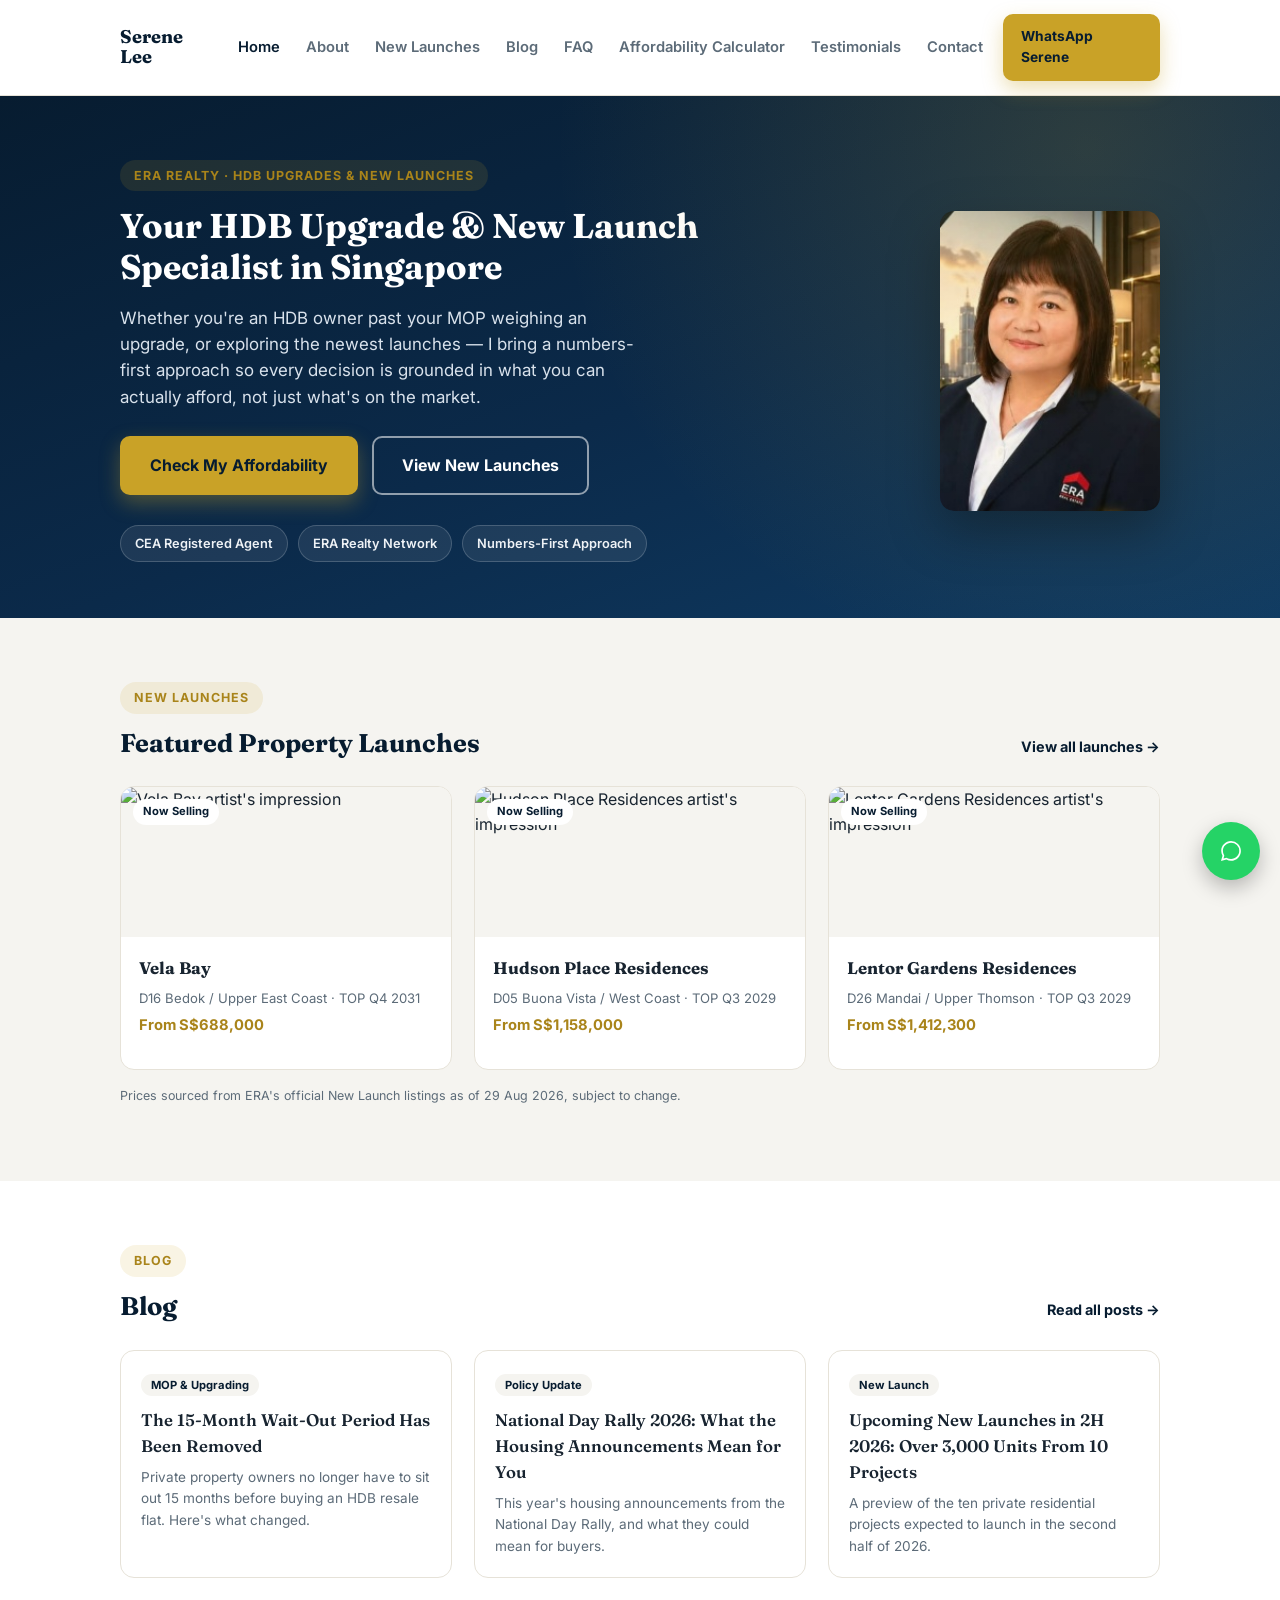
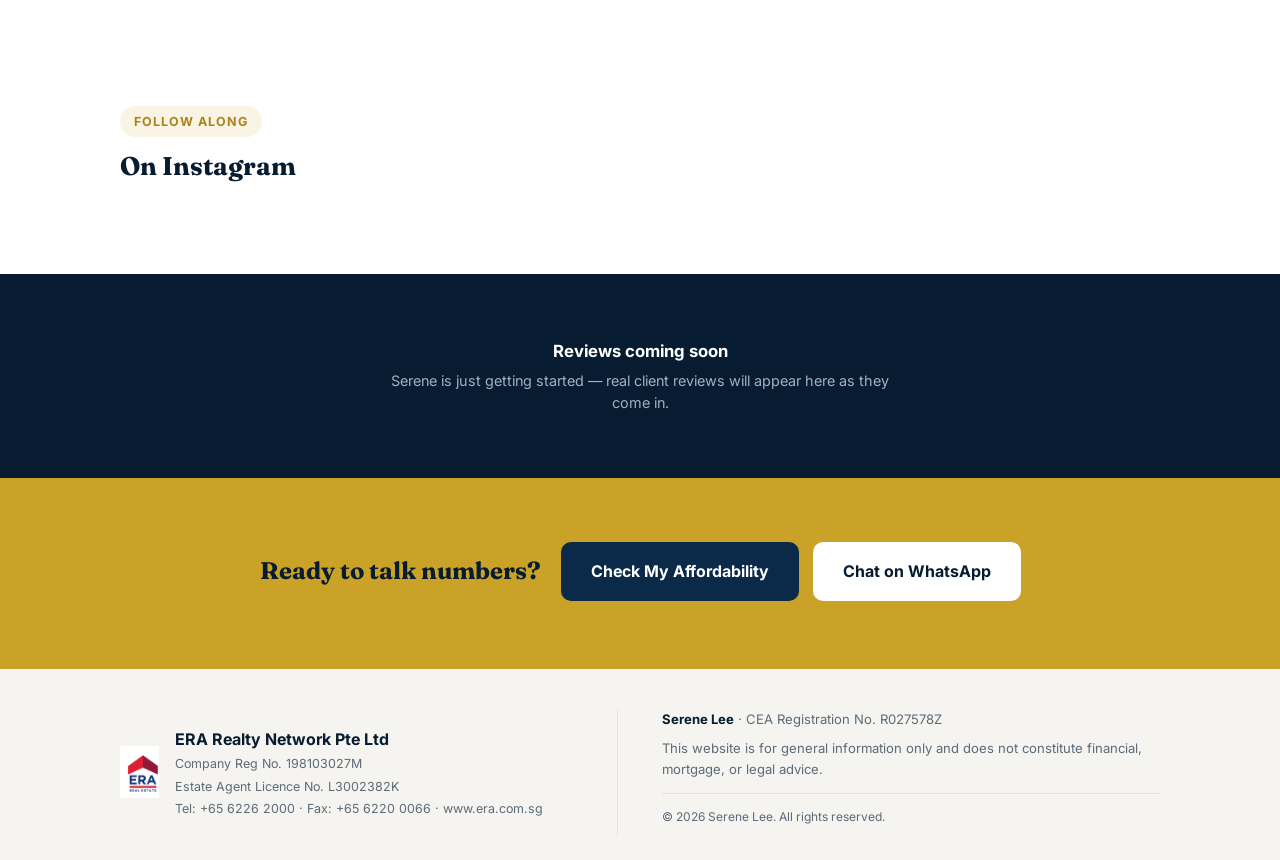
==== commit fa22873f: "Add files via upload" ====
--- a/index.html
+++ b/index.html
@@ -51,7 +51,7 @@
       <a href="index.html" class="active">Home</a>
       <a href="about.html">About</a>
       <a href="new-launches.html">New Launches</a>
-      <a href="blog.html">Property Insights</a>
+      <a href="blog.html">Blog</a>
       <a href="faq.html">FAQ</a>
       <a href="calculator.html">Affordability Calculator</a>
       <a href="testimonials.html">Testimonials</a>
@@ -130,10 +130,10 @@
   <div class="container">
     <div class="section-band">
       <div>
-        <span class="eyebrow">Property Info</span>
-        <h2 style="font-size:1.6rem;margin:0;">Property Insights</h2>
-      </div>
-      <a href="blog.html" class="see-all">Read all insights &rarr;</a>
+        <span class="eyebrow">Blog</span>
+        <h2 style="font-size:1.6rem;margin:0;">Blog</h2>
+      </div>
+      <a href="blog.html" class="see-all">Read all posts &rarr;</a>
     </div>
     <div class="card-grid">
       <div class="blog-card">
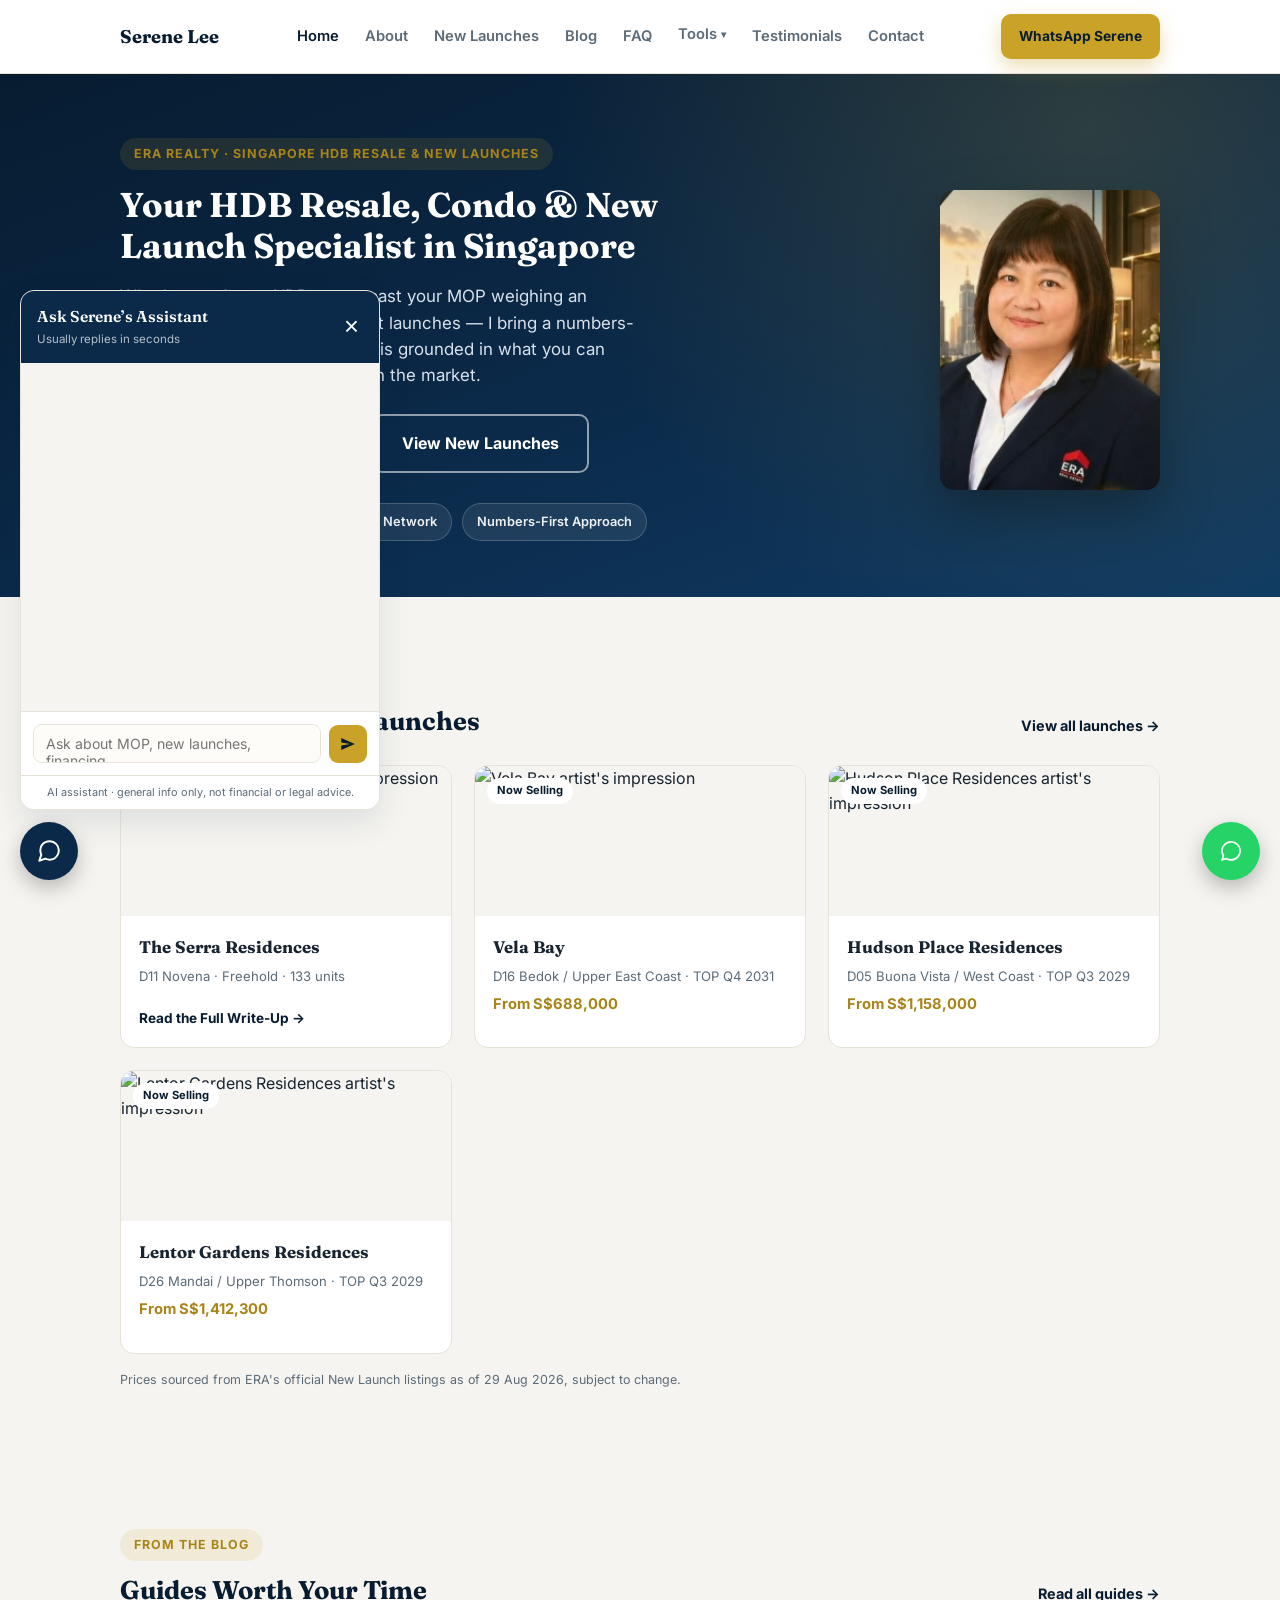
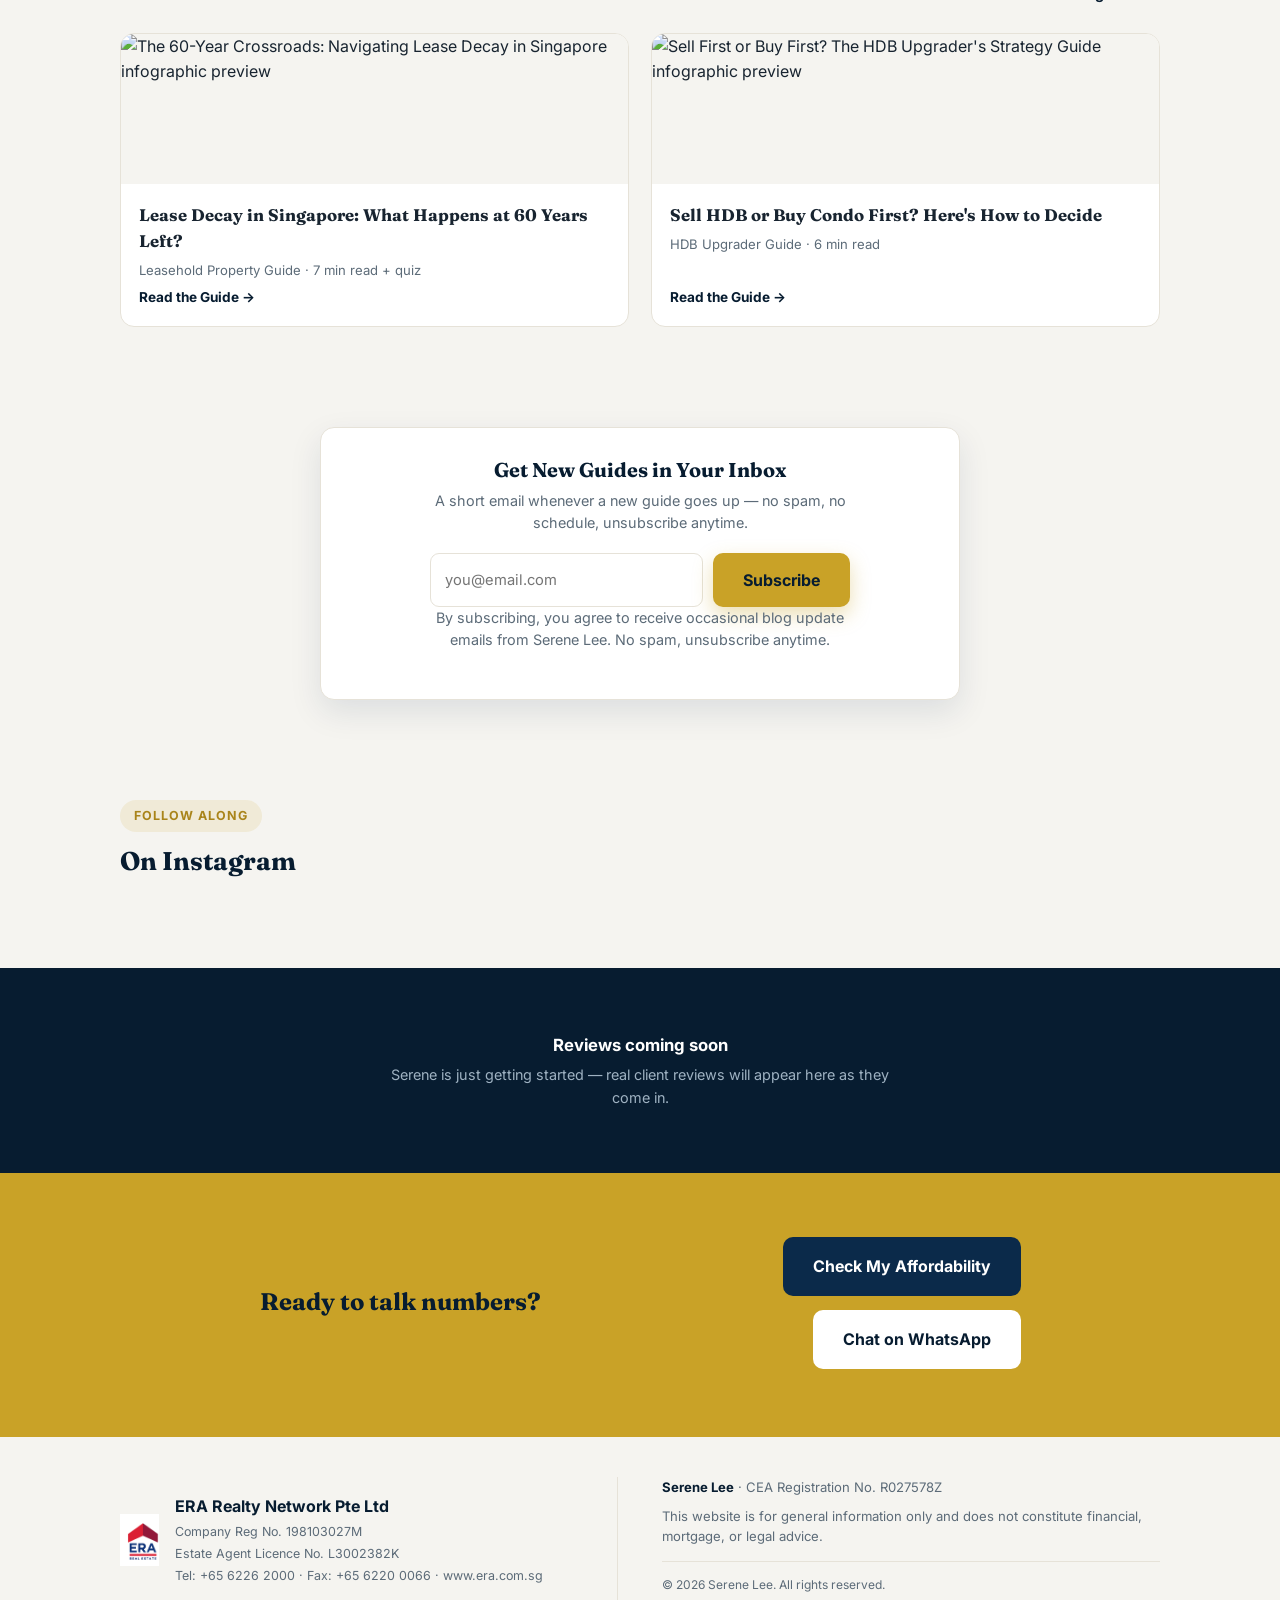
==== commit fa5c7b64: "Add files via upload" ====
--- a/index.html
+++ b/index.html
@@ -3,25 +3,25 @@
 <head>
 <meta charset="UTF-8">
 <meta name="viewport" content="width=device-width, initial-scale=1.0">
-<title>HDB Upgrade &amp; New Launch Specialist | Serene Lee, ERA</title>
+<title>HDB Resale, Condo &amp; New Launch Specialist | Serene Lee, ERA</title>
 <meta name="description" content="Thinking of upgrading from HDB to condo, or eyeing a new launch in Singapore? Get real numbers first with a free affordability check from Serene Lee, ERA.">
-<link rel="canonical" href="https://iamserenelee.com/">
-<meta property="og:title" content="HDB Upgrade & New Launch Specialist | Serene Lee, ERA">
+<link rel="canonical" href="https://sereneleeproperty.com/">
+<meta property="og:title" content="HDB Resale, Condo & New Launch Specialist | Serene Lee, ERA">
 <meta property="og:description" content="Thinking of upgrading from HDB to condo, or eyeing a new launch in Singapore? Get real numbers first with a free affordability check from Serene Lee, ERA.">
-<meta property="og:image" content="https://iamserenelee.com/assets/serene-photo.jpg">
-<meta property="og:url" content="https://iamserenelee.com/">
+<meta property="og:image" content="https://sereneleeproperty.com/assets/serene-photo.jpg">
+<meta property="og:url" content="https://sereneleeproperty.com/">
 <meta property="og:type" content="website">
 <meta name="twitter:card" content="summary_large_image">
-<meta name="twitter:title" content="HDB Upgrade & New Launch Specialist | Serene Lee, ERA">
+<meta name="twitter:title" content="HDB Resale, Condo & New Launch Specialist | Serene Lee, ERA">
 <meta name="twitter:description" content="Thinking of upgrading from HDB to condo, or eyeing a new launch in Singapore? Get real numbers first with a free affordability check from Serene Lee, ERA.">
-<meta name="twitter:image" content="https://iamserenelee.com/assets/serene-photo.jpg">
+<meta name="twitter:image" content="https://sereneleeproperty.com/assets/serene-photo.jpg">
 <script type="application/ld+json">
 {
   "@context": "https://schema.org",
   "@type": "RealEstateAgent",
   "name": "Serene Lee",
-  "url": "https://iamserenelee.com/",
-  "image": "https://iamserenelee.com/assets/serene-photo.jpg",
+  "url": "https://sereneleeproperty.com/",
+  "image": "https://sereneleeproperty.com/assets/serene-photo.jpg",
   "telephone": "+65-8086-8568",
   "email": "serenelcc@gmail.com",
   "areaServed": { "@type": "Country", "name": "Singapore" },
@@ -30,6 +30,13 @@
     "name": "ERA Realty Network Pte Ltd",
     "url": "https://www.era.com.sg",
     "telephone": "+65-6226-2000"
+  },
+  "address": {
+    "@type": "PostalAddress",
+    "streetAddress": "450 Lorong 6 Toa Payoh, #03-01 ERA APAC Centre",
+    "addressLocality": "Singapore",
+    "postalCode": "319394",
+    "addressCountry": "SG"
   },
   "identifier": "CEA Registration No. R027578Z"
 }
@@ -53,7 +60,13 @@
       <a href="new-launches.html">New Launches</a>
       <a href="blog.html">Blog</a>
       <a href="faq.html">FAQ</a>
-      <a href="calculator.html">Affordability Calculator</a>
+      <div class="nav-dropdown">
+        <button type="button" class="nav-dropdown-toggle">Tools <span class="caret">&#9662;</span></button>
+        <div class="nav-dropdown-menu">
+          <a href="calculator.html">Affordability Calculator</a>
+          <a href="upgrade-checklist.html">Upgrade Checklist</a>
+        </div>
+      </div>
       <a href="testimonials.html">Testimonials</a>
       <a href="contact.html">Contact</a>
     </nav>
@@ -68,8 +81,8 @@
 <section class="hero">
   <div class="container">
     <div class="hero-copy">
-      <span class="eyebrow">ERA Realty &middot; HDB Upgrades &amp; New Launches</span>
-      <h1>Your HDB Upgrade &amp; New Launch Specialist in Singapore</h1>
+      <span class="eyebrow">ERA Realty &middot; Singapore HDB Resale &amp; New Launches</span>
+      <h1>Your HDB Resale, Condo &amp; New Launch Specialist in Singapore</h1>
       <p class="lead">Whether you're an HDB owner past your MOP weighing an upgrade, or exploring the newest launches — I bring a numbers-first approach so every decision is grounded in what you can actually afford, not just what's on the market.</p>
       <div class="cta-row">
         <a href="calculator.html" class="btn btn-gold">Check My Affordability</a>
@@ -96,6 +109,14 @@
       <a href="new-launches.html" class="see-all">View all launches &rarr;</a>
     </div>
     <div class="card-grid">
+      <a href="blog-post-serra-residences-preview.html" class="launch-card">
+        <div class="launch-thumb"><img src="assets/serra-residences-preview.jpg" alt="The Serra Residences artist's impression" style="object-position:center bottom;"><span class="launch-status">VIP Preview 2&ndash;13 Oct</span></div>
+        <div class="launch-body">
+          <div class="launch-name">The Serra Residences</div>
+          <div class="launch-meta">D11 Novena &middot; Freehold &middot; 133 units</div>
+          <span style="font-size:.85rem;font-weight:700;color:var(--navy-900);margin-top:auto;">Read the Full Write-Up &rarr;</span>
+        </div>
+      </a>
       <div class="launch-card">
         <div class="launch-thumb"><img src="https://salesplus-public-asset-prd.s3.ap-southeast-1.amazonaws.com/projects/vela_bay/media/6cce68e67e7d78e6b5f5842c16cff6d6d1ff8bc8.jpg" alt="Vela Bay artist's impression" loading="lazy"><span class="launch-status">Now Selling</span></div>
         <div class="launch-body">
@@ -125,32 +146,54 @@
   </div>
 </section>
 
-<!-- PROPERTY INSIGHTS PREVIEW -->
+<!-- FROM THE BLOG: Serene's own guides, showcased -->
 <section>
   <div class="container">
     <div class="section-band">
       <div>
-        <span class="eyebrow">Blog</span>
-        <h2 style="font-size:1.6rem;margin:0;">Blog</h2>
-      </div>
-      <a href="blog.html" class="see-all">Read all posts &rarr;</a>
-    </div>
-    <div class="card-grid">
-      <div class="blog-card">
-        <span class="blog-tag">MOP &amp; Upgrading</span>
-        <div class="blog-title">The 15-Month Wait-Out Period Has Been Removed</div>
-        <div class="blog-excerpt">Private property owners no longer have to sit out 15 months before buying an HDB resale flat. Here's what changed.</div>
-      </div>
-      <div class="blog-card">
-        <span class="blog-tag">Policy Update</span>
-        <div class="blog-title">National Day Rally 2026: What the Housing Announcements Mean for You</div>
-        <div class="blog-excerpt">This year's housing announcements from the National Day Rally, and what they could mean for buyers.</div>
-      </div>
-      <div class="blog-card">
-        <span class="blog-tag">New Launch</span>
-        <div class="blog-title">Upcoming New Launches in 2H 2026: Over 3,000 Units From 10 Projects</div>
-        <div class="blog-excerpt">A preview of the ten private residential projects expected to launch in the second half of 2026.</div>
-      </div>
+        <span class="eyebrow">From the Blog</span>
+        <h2 style="font-size:1.6rem;margin:0;">Guides Worth Your Time</h2>
+      </div>
+      <a href="blog.html" class="see-all">Read all guides &rarr;</a>
+    </div>
+    <div class="card-grid two-col">
+      <a href="blog-post-lease-decay-99-year-property.html" class="launch-card">
+        <div class="launch-thumb">
+          <img src="assets/lease-decay-infographic.jpg" alt="The 60-Year Crossroads: Navigating Lease Decay in Singapore infographic preview">
+        </div>
+        <div class="launch-body">
+          <div class="launch-name">Lease Decay in Singapore: What Happens at 60 Years Left?</div>
+          <div class="launch-meta">Leasehold Property Guide &middot; 7 min read + quiz</div>
+          <span style="font-size:.85rem;font-weight:700;color:var(--navy-900);margin-top:auto;">Read the Guide &rarr;</span>
+        </div>
+      </a>
+      <a href="blog-sell-hdb-or-buy-condo-first.html" class="launch-card">
+        <div class="launch-thumb">
+          <img src="assets/sell-buy-first-icon.jpg" alt="Sell First or Buy First? The HDB Upgrader's Strategy Guide infographic preview" style="object-position:center top;">
+        </div>
+        <div class="launch-body">
+          <div class="launch-name">Sell HDB or Buy Condo First? Here's How to Decide</div>
+          <div class="launch-meta">HDB Upgrader Guide &middot; 6 min read</div>
+          <span style="font-size:.85rem;font-weight:700;color:var(--navy-900);margin-top:auto;">Read the Guide &rarr;</span>
+        </div>
+      </a>
+    </div>
+  </div>
+</section>
+
+<!-- SUBSCRIBE -->
+<section class="band-alt" style="padding-top:36px;padding-bottom:36px;">
+  <div class="container">
+    <div class="subscribe-panel">
+      <h3>Get New Guides in Your Inbox</h3>
+      <p>A short email whenever a new guide goes up &mdash; no spam, no schedule, unsubscribe anytime.</p>
+      <form class="subscribe-form" id="subscribeForm">
+        <input type="email" id="subscribeEmail" placeholder="you@email.com" required autocomplete="email">
+        <button type="submit" class="btn btn-gold" id="subscribeBtn">Subscribe</button>
+      </form>
+      <div class="subscribe-msg success" id="subscribeSuccess">You're on the list &mdash; thanks for subscribing!</div>
+      <div class="subscribe-msg error" id="subscribeError">Something went wrong &mdash; please try again, or WhatsApp Serene directly.</div>
+      <p class="subscribe-note">By subscribing, you agree to receive occasional blog update emails from Serene Lee. No spam, unsubscribe anytime.</p>
     </div>
   </div>
 </section>
@@ -216,5 +259,6 @@
 
 <script async src="//www.instagram.com/embed.js"></script>
 <script src="main.js"></script>
+<script src="chatbot.js"></script>
 </body>
 </html>
--- a/styles.css
+++ b/styles.css
@@ -1,5 +1,5 @@
 /* ==========================================================
-   Serene Lee | iamserenelee.com — shared stylesheet
+   Serene Lee | sereneleeproperty.com — shared stylesheet
    Used by every page in the multi-page site.
 ========================================================== */
 :root{
@@ -8,7 +8,7 @@
   --navy-900:#071c30;
   --gold:#c9a227;
   --gold-dark:#a9841a;
-  --cream:#ffffff;
+  --cream:#f5f4f0;
   --cream-2:#f5f4f0;
   --ink:#182430;
   --muted:#5c6b78;
@@ -102,6 +102,21 @@
   display:none;background:none;border:none;font-size:1.5rem;line-height:1;
   cursor:pointer;color:var(--navy-900);padding:4px 6px;
 }
+.nav-dropdown{position:relative;}
+.nav-dropdown-toggle{
+  background:none;border:none;font-family:'Inter',sans-serif;font-size:.92rem;font-weight:600;
+  color:var(--muted);cursor:pointer;padding:0;display:flex;align-items:center;gap:4px;
+}
+.nav-dropdown-toggle .caret{font-size:.7em;line-height:1;}
+.nav-dropdown-toggle:hover,.nav-dropdown-toggle.active{color:var(--navy-900);}
+.nav-dropdown-menu{
+  display:none;position:absolute;top:100%;left:0;margin-top:14px;
+  background:#fff;border:1px solid var(--line);border-radius:10px;
+  box-shadow:0 12px 24px rgba(11,42,74,.12);padding:8px;min-width:210px;z-index:50;
+}
+.nav-dropdown-menu a{display:block;padding:9px 12px;border-radius:6px;font-size:.88rem;white-space:nowrap;}
+.nav-dropdown-menu a:hover{background:var(--cream-2);}
+.nav-dropdown:hover .nav-dropdown-menu,.nav-dropdown.open .nav-dropdown-menu{display:block;}
 @media(max-width:900px){
   .nav-links{
     display:none;position:absolute;top:100%;left:0;right:0;
@@ -112,6 +127,9 @@
   .nav-links a{padding:12px 24px;border-bottom:1px solid var(--cream-2);}
   .nav-toggle{display:block;}
   .nav-wrap{position:relative;}
+  .nav-dropdown-toggle{width:100%;justify-content:space-between;padding:12px 24px;border-bottom:1px solid var(--cream-2);}
+  .nav-dropdown-menu{display:block;position:static;box-shadow:none;border:none;padding:0;margin:0;border-radius:0;background:var(--cream-2);}
+  .nav-dropdown-menu a{padding:12px 24px 12px 40px;border-bottom:1px solid #fff;border-radius:0;}
   .nav-cta .btn-sm span.btn-label-full{display:none;}
 }
 
@@ -172,7 +190,9 @@
 .card-grid{display:grid;grid-template-columns:repeat(3,1fr);gap:22px;}
 @media(max-width:860px){.card-grid{grid-template-columns:1fr 1fr;}}
 @media(max-width:600px){.card-grid{grid-template-columns:1fr;}}
-.launch-card{background:#fff;border:1px solid var(--line);border-radius:var(--radius);overflow:hidden;display:flex;flex-direction:column;}
+.card-grid.two-col{grid-template-columns:repeat(2,1fr);}
+@media(max-width:600px){.card-grid.two-col{grid-template-columns:1fr;}}
+.launch-card{background:#fff;border:1px solid var(--line);border-radius:var(--radius);overflow:hidden;display:flex;flex-direction:column;text-decoration:none;color:inherit;}
 .launch-thumb{height:150px;position:relative;overflow:hidden;background:var(--cream-2);}
 .launch-thumb img{width:100%;height:100%;object-fit:cover;display:block;}
 .launch-status{
@@ -207,10 +227,13 @@
 .testi-band .headline{color:#fff;font-weight:700;font-size:1.05rem;margin-bottom:6px;}
 .testi-band p{color:#9fb2c2;font-size:.9rem;max-width:520px;margin:0 auto;}
 
-/* CTA BANNER */
+/* CTA BANNER: text and buttons split into two even 50/50 columns */
 .cta-banner{background:var(--gold);display:flex;align-items:center;justify-content:space-between;gap:20px;flex-wrap:wrap;}
-.cta-banner h2{margin:0;font-size:1.5rem;color:var(--navy-900);}
-.cta-banner .btns{display:flex;gap:14px;flex-wrap:wrap;}
+.cta-banner h2{margin:0;font-size:1.5rem;color:var(--navy-900);flex:1 1 0;min-width:240px;}
+.cta-banner .btns{display:flex;gap:14px;flex-wrap:wrap;flex:1 1 0;min-width:240px;justify-content:flex-end;}
+@media(max-width:700px){
+  .cta-banner .btns{justify-content:flex-start;}
+}
 
 /* ABOUT */
 .about-grid{display:grid;grid-template-columns:300px 1fr;gap:46px;align-items:start;}
@@ -323,6 +346,52 @@
 .thankyou .check{font-size:2.4rem;margin-bottom:8px;}
 .error-text{color:#b03a2e;font-size:.82rem;margin-top:6px;display:none;}
 .error-text.show{display:block;}
+
+/* UPGRADE CHECKLIST PAGE */
+.checklist-intro{max-width:640px;margin-bottom:6px;}
+.checklist-group{background:#fff;border:1px solid var(--line);border-radius:var(--radius);box-shadow:var(--shadow);padding:26px 28px;max-width:760px;margin:0 auto 22px;}
+.checklist-group h2{font-size:1.15rem;margin:0 0 16px;color:var(--navy-900);}
+.checklist-group .checkbox-row{margin-bottom:14px;}
+.checklist-group .checkbox-row:last-child{margin-bottom:0;}
+.checklist-group .checkbox-row label{cursor:pointer;}
+.checklist-nonscored-note{font-size:.78rem;color:var(--muted);margin:-8px 0 16px;font-style:italic;}
+.score-panel{max-width:760px;margin:0 auto 26px;border-radius:var(--radius);padding:28px;text-align:center;transition:background .2s,color .2s;}
+.score-panel .score-fraction{font-family:'Inter',sans-serif;font-weight:700;font-size:.85rem;letter-spacing:.04em;text-transform:uppercase;opacity:.85;}
+.score-panel .score-band-label{font-family:'Fraunces',serif;font-size:1.7rem;font-weight:600;margin:8px 0 6px;}
+.score-panel .score-desc{font-size:.92rem;max-width:480px;margin:0 auto;}
+.score-panel.score-neutral{background:var(--cream-2);color:var(--muted);}
+.score-panel.score-green{background:var(--success-bg);color:var(--success-ink);}
+.score-panel.score-amber{background:var(--amber-bg);color:var(--amber-ink);}
+.score-panel.score-red{background:#f7e6e3;color:var(--danger);}
+.path-compare{max-width:760px;margin:0 auto;display:grid;grid-template-columns:1fr 1fr;gap:18px;}
+@media(max-width:640px){.path-compare{grid-template-columns:1fr;}}
+.path-card{background:#fff;border:1px solid var(--line);border-radius:var(--radius);padding:22px;}
+.path-card h3{font-size:1rem;margin:0 0 12px;color:var(--navy-900);}
+.path-card .path-count{font-size:.78rem;font-weight:700;color:var(--gold-dark);text-transform:uppercase;letter-spacing:.03em;margin-bottom:10px;}
+.checklist-cta-panel{max-width:640px;margin:34px auto 0;text-align:center;background:var(--navy-900);color:#fff;border-radius:var(--radius);padding:32px 28px;}
+.checklist-cta-panel h3{color:#fff;font-size:1.3rem;margin:0 0 10px;}
+.checklist-cta-panel p{color:#c9d4de;font-size:.92rem;max-width:460px;margin:0 auto 22px;}
+.checklist-cta-row{display:flex;gap:14px;justify-content:center;flex-wrap:wrap;}
+
+/* NAME MODAL (before PDF + WhatsApp) */
+.modal-overlay{
+  display:none;position:fixed;inset:0;background:rgba(7,28,48,.55);
+  align-items:center;justify-content:center;z-index:100;padding:16px;
+  overflow-y:auto;
+}
+.modal-overlay.show{display:flex;}
+.modal-card{
+  background:#fff;border-radius:var(--radius);padding:20px 22px;max-width:340px;width:100%;
+  box-shadow:0 20px 50px rgba(0,0,0,.3);max-height:calc(100vh - 32px);overflow-y:auto;margin:auto;
+}
+.modal-card h3{margin:0 0 4px;font-size:1.05rem;color:var(--navy-900);}
+.modal-card p{margin:0 0 12px;color:var(--muted);font-size:.82rem;line-height:1.4;}
+.modal-card .field{margin-bottom:10px;}
+.modal-card .field label{font-size:.82rem;margin-bottom:4px;}
+.modal-card .field input{padding:9px 12px;}
+.modal-actions{display:flex;flex-direction:column;gap:8px;margin-top:4px;}
+.btn-text{background:none;border:none;color:var(--muted);font-size:.82rem;font-weight:600;cursor:pointer;padding:4px;text-align:center;}
+.btn-text:hover{color:var(--navy-900);}
 .field.invalid input{border-color:#b03a2e;}
 
 /* CONTACT */
@@ -387,6 +456,79 @@
 .faq-note{background:var(--amber-bg);color:var(--amber-ink);border-radius:10px;padding:10px 14px;font-size:.82rem;margin-top:2px;}
 .faq-section-divider{height:1px;background:var(--line);margin:44px 0;border:0;}
 
+/* BLOG POST (long-form article) PAGE */
+.post-back{font-size:.85rem;font-weight:600;color:var(--muted);text-decoration:none;display:inline-block;margin-bottom:14px;}
+.post-back:hover{color:var(--navy-900);}
+.post-meta{color:var(--muted);font-size:.85rem;margin:2px 0 0;}
+.post-body{max-width:720px;margin:0 auto;}
+.post-body p{margin:0 0 20px;line-height:1.75;font-size:1rem;}
+.post-body p.lede{font-size:1.12rem;color:var(--navy-900);line-height:1.7;}
+.post-body h2{font-size:1.4rem;margin:42px 0 16px;}
+.post-body ul,.post-body ol{margin:0 0 22px;padding-left:22px;}
+.post-body li{margin-bottom:10px;line-height:1.65;font-size:.98rem;}
+.post-body li strong{color:var(--navy-900);}
+.post-body a{color:var(--navy-900);font-weight:700;text-decoration:underline;text-decoration-color:var(--line);text-underline-offset:2px;}
+.post-body a:hover{text-decoration-color:var(--gold-dark);}
+.post-related{max-width:720px;margin:36px auto 0;padding-top:20px;border-top:1px solid var(--line);}
+.post-related .label{font-size:.78rem;font-weight:700;text-transform:uppercase;letter-spacing:.04em;color:var(--muted);margin-right:4px;}
+.post-related a.chip{text-decoration:none;}
+.post-related a.chip:hover{border-color:var(--gold-dark);}
+
+/* INTERACTIVE QUIZ */
+.quiz-intro{max-width:640px;margin-bottom:6px;}
+.quiz-progress{max-width:760px;margin:0 auto 22px;font-size:.82rem;font-weight:700;color:var(--muted);text-transform:uppercase;letter-spacing:.04em;text-align:center;}
+.quiz-group{background:#fff;border:1px solid var(--line);border-radius:var(--radius);box-shadow:var(--shadow);padding:26px 28px;max-width:760px;margin:0 auto 22px;}
+.quiz-group h2{font-size:1.1rem;margin:0 0 18px;color:var(--navy-900);}
+.quiz-option{display:flex;align-items:flex-start;gap:10px;border:1.5px solid var(--line);border-radius:10px;padding:13px 16px;margin-bottom:10px;cursor:pointer;font-size:.94rem;color:var(--ink);background:#fff;transition:border-color .15s,background .15s,color .15s;}
+.quiz-option:last-of-type{margin-bottom:0;}
+.quiz-option:hover{border-color:var(--gold-dark);}
+.quiz-option input{display:none;}
+.quiz-letter{font-weight:700;color:var(--gold-dark);flex-shrink:0;}
+.quiz-group.answered .quiz-option{cursor:default;}
+.quiz-group.answered .quiz-option:not(.correct):not(.incorrect){opacity:.55;}
+.quiz-option.correct{border-color:var(--success-ink);background:var(--success-bg);color:var(--success-ink);font-weight:600;}
+.quiz-option.correct .quiz-letter{color:var(--success-ink);}
+.quiz-option.incorrect{border-color:var(--danger);background:#f7e6e3;color:var(--danger);font-weight:600;}
+.quiz-option.incorrect .quiz-letter{color:var(--danger);}
+.quiz-explain{display:none;font-size:.86rem;color:var(--muted);line-height:1.5;margin-top:14px;padding:12px 14px;background:var(--cream-2);border-radius:8px;border-left:3px solid var(--gold);}
+.quiz-explain.show{display:block;}
+.quiz-retake{display:block;margin:0 auto;}
+.quiz-next{display:flex;margin:0 auto 26px;}
+
+/* SUBSCRIBE PANEL */
+.subscribe-panel{max-width:640px;margin:0 auto;text-align:center;background:#fff;border:1.5px solid var(--line);border-radius:var(--radius);padding:30px 28px;box-shadow:var(--shadow);}
+.subscribe-panel h3{margin:0 0 8px;font-size:1.25rem;}
+.subscribe-panel p{color:var(--muted);font-size:.9rem;max-width:440px;margin:0 auto 18px;}
+.subscribe-form{display:flex;gap:10px;max-width:420px;margin:0 auto;flex-wrap:wrap;justify-content:center;}
+.subscribe-form input[type="email"]{flex:1 1 220px;padding:12px 14px;border-radius:9px;border:1.5px solid var(--line);font-size:.92rem;font-family:'Inter',sans-serif;color:var(--ink);}
+.subscribe-form input[type="email"]:focus{outline:none;border-color:var(--gold);}
+.subscribe-form button{flex:0 0 auto;white-space:nowrap;}
+.subscribe-note{font-size:.76rem;color:var(--muted);margin-top:12px;}
+.subscribe-msg{display:none;font-size:.88rem;margin-top:14px;padding:10px 14px;border-radius:8px;max-width:420px;margin-left:auto;margin-right:auto;}
+.subscribe-msg.show{display:block;}
+.subscribe-msg.success{background:var(--success-bg);color:var(--success-ink);}
+.subscribe-msg.error{background:#f7e6e3;color:var(--danger);}
+@media(max-width:480px){.subscribe-form{flex-direction:column;}.subscribe-form button{width:100%;}}
+
+/* Click-to-enlarge lightbox (currently: lease decay infographic) */
+.lightbox-overlay{position:fixed;inset:0;background:rgba(7,20,35,.92);z-index:999;display:flex;align-items:center;justify-content:center;padding:28px;cursor:zoom-out;}
+.lightbox-overlay[hidden]{display:none;}
+.lightbox-overlay img{max-width:100%;max-height:100%;border-radius:var(--radius);box-shadow:var(--shadow);}
+.lightbox-close{position:absolute;top:16px;right:20px;background:none;border:none;color:#fff;font-size:2.4rem;line-height:1;cursor:pointer;padding:4px 12px;}
+
+/* BLOG INDEX: original posts vs ERA syndicated split */
+.blog-section-head{margin-bottom:20px;}
+.blog-section-head h2{font-size:1.3rem;margin:0 0 6px;}
+.blog-section-head p{color:var(--muted);font-size:.88rem;margin:0;max-width:640px;}
+.own-post-card{background:#fff;border:1px solid var(--line);border-radius:var(--radius);padding:26px;display:flex;gap:24px;align-items:center;box-shadow:var(--shadow);}
+@media(max-width:600px){.own-post-card{flex-direction:column;align-items:flex-start;}}
+.own-post-card .blog-row-thumb{width:170px;height:110px;border-radius:10px;flex-shrink:0;overflow:hidden;}
+.own-post-card .blog-row-thumb img{width:100%;height:100%;object-fit:cover;display:block;}
+@media(max-width:600px){.own-post-card .blog-row-thumb{width:100%;height:140px;}}
+.blog-tag-own{background:var(--gold);color:var(--navy-900);}
+.blog-divider-row{display:flex;align-items:center;gap:16px;margin:48px 0 24px;}
+.blog-divider-row hr{flex:1;border:none;height:1px;background:var(--line);}
+
 /* FLOATING WHATSAPP */
 .fab-wa{
   position:fixed;bottom:20px;right:20px;z-index:60;
@@ -394,3 +536,63 @@
   display:flex;align-items:center;justify-content:center;box-shadow:0 8px 20px rgba(0,0,0,.25);
   text-decoration:none;
 }
+
+/* CHAT WIDGET (chatbot.js) — opposite corner from the WhatsApp FAB above */
+.chatbot-fab{
+  position:fixed;bottom:20px;left:20px;z-index:60;
+  width:58px;height:58px;border-radius:50%;background:var(--navy);
+  display:flex;align-items:center;justify-content:center;
+  box-shadow:0 8px 20px rgba(0,0,0,.25);border:none;cursor:pointer;
+  transition:background .15s ease;
+}
+.chatbot-fab:hover{background:var(--navy-800);}
+.chatbot-fab.chatbot-fab-open{background:var(--navy-900);}
+.chatbot-panel{
+  position:fixed;bottom:90px;left:20px;z-index:61;
+  width:360px;max-width:calc(100vw - 32px);
+  height:min(520px,70vh);
+  background:#fff;border-radius:var(--radius);box-shadow:var(--shadow);
+  border:1px solid var(--line);
+  display:flex;flex-direction:column;overflow:hidden;
+}
+.chatbot-header{
+  background:var(--navy);color:#fff;padding:14px 16px;
+  display:flex;align-items:center;justify-content:space-between;gap:10px;flex-shrink:0;
+}
+.chatbot-title{font-family:'Fraunces',serif;font-weight:600;font-size:.98rem;}
+.chatbot-subtitle{font-size:.72rem;color:rgba(255,255,255,.7);margin-top:2px;}
+.chatbot-close{background:none;border:none;color:#fff;font-size:1.6rem;line-height:1;cursor:pointer;padding:0 4px;}
+.chatbot-messages{
+  flex:1;overflow-y:auto;padding:16px;
+  display:flex;flex-direction:column;gap:10px;
+  background:var(--cream-2);
+}
+.chatbot-msg{max-width:85%;padding:10px 14px;border-radius:14px;font-size:.87rem;line-height:1.5;white-space:pre-wrap;}
+.chatbot-msg-bot{background:#fff;border:1px solid var(--line);color:var(--navy-900);align-self:flex-start;border-bottom-left-radius:4px;}
+.chatbot-msg-user{background:var(--navy);color:#fff;align-self:flex-end;border-bottom-right-radius:4px;}
+.chatbot-typing{display:flex;gap:4px;align-items:center;padding:14px;}
+.chatbot-typing span{width:6px;height:6px;border-radius:50%;background:var(--muted);opacity:.4;animation:chatbotBlink 1.2s infinite ease-in-out;}
+.chatbot-typing span:nth-child(2){animation-delay:.2s;}
+.chatbot-typing span:nth-child(3){animation-delay:.4s;}
+@keyframes chatbotBlink{0%,80%,100%{opacity:.3;}40%{opacity:1;}}
+.chatbot-input-row{
+  display:flex;gap:8px;align-items:flex-end;padding:12px;
+  border-top:1px solid var(--line);background:#fff;flex-shrink:0;
+}
+.chatbot-input{
+  flex:1;resize:none;max-height:110px;padding:10px 12px;border-radius:9px;
+  border:1.5px solid var(--line);font-size:.88rem;font-family:'Inter',sans-serif;
+  color:var(--ink);background:#fdfcf9;
+}
+.chatbot-input:focus{outline:none;border-color:var(--navy);background:#fff;}
+.chatbot-send{
+  flex-shrink:0;width:38px;height:38px;border-radius:9px;border:none;
+  background:var(--gold);color:var(--navy-900);cursor:pointer;
+  display:flex;align-items:center;justify-content:center;transition:background .15s ease;
+}
+.chatbot-send:hover{background:var(--gold-dark);}
+.chatbot-send:disabled{opacity:.5;cursor:not-allowed;}
+.chatbot-disclaimer{font-size:.68rem;color:var(--muted);text-align:center;padding:8px 12px;background:#fff;border-top:1px solid var(--line);flex-shrink:0;}
+@media(max-width:600px){
+  .chatbot-panel{left:16px;right:16px;width:auto;bottom:86px;height:min(480px,65vh);}
+}
